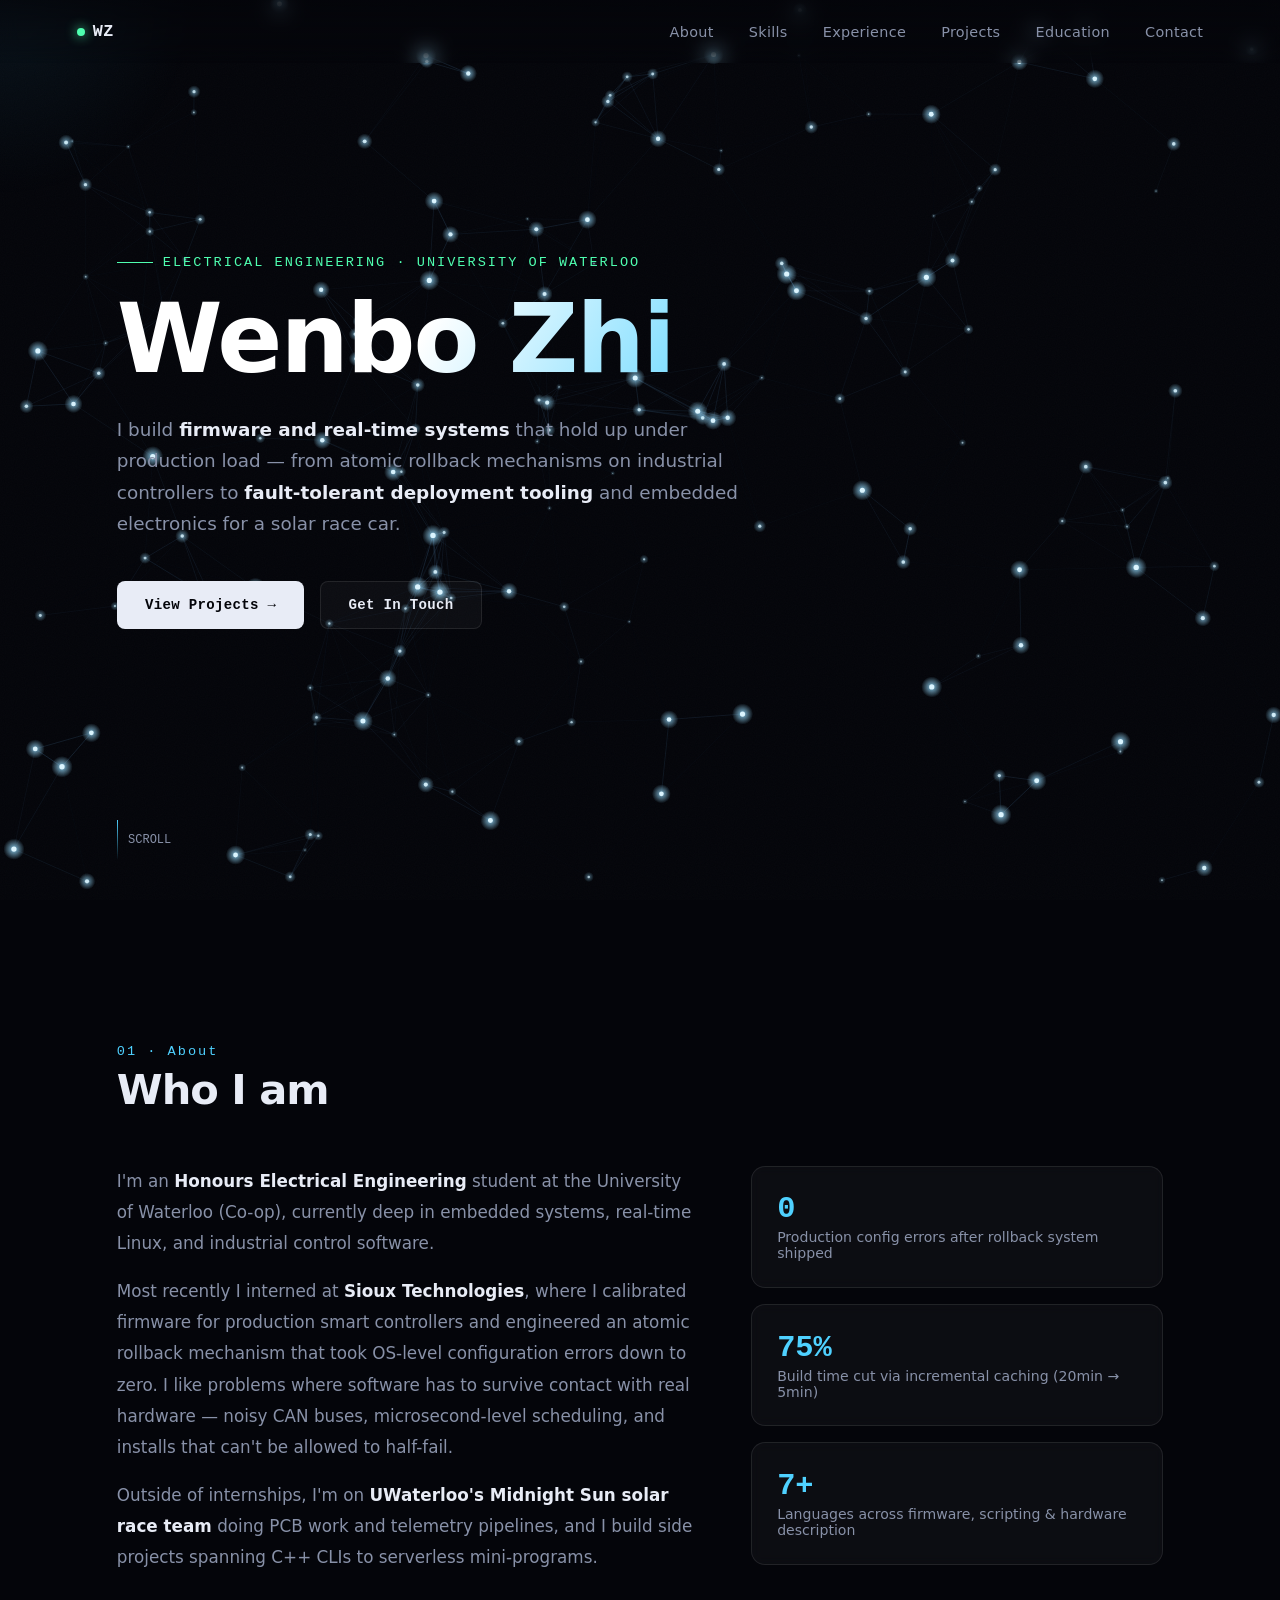
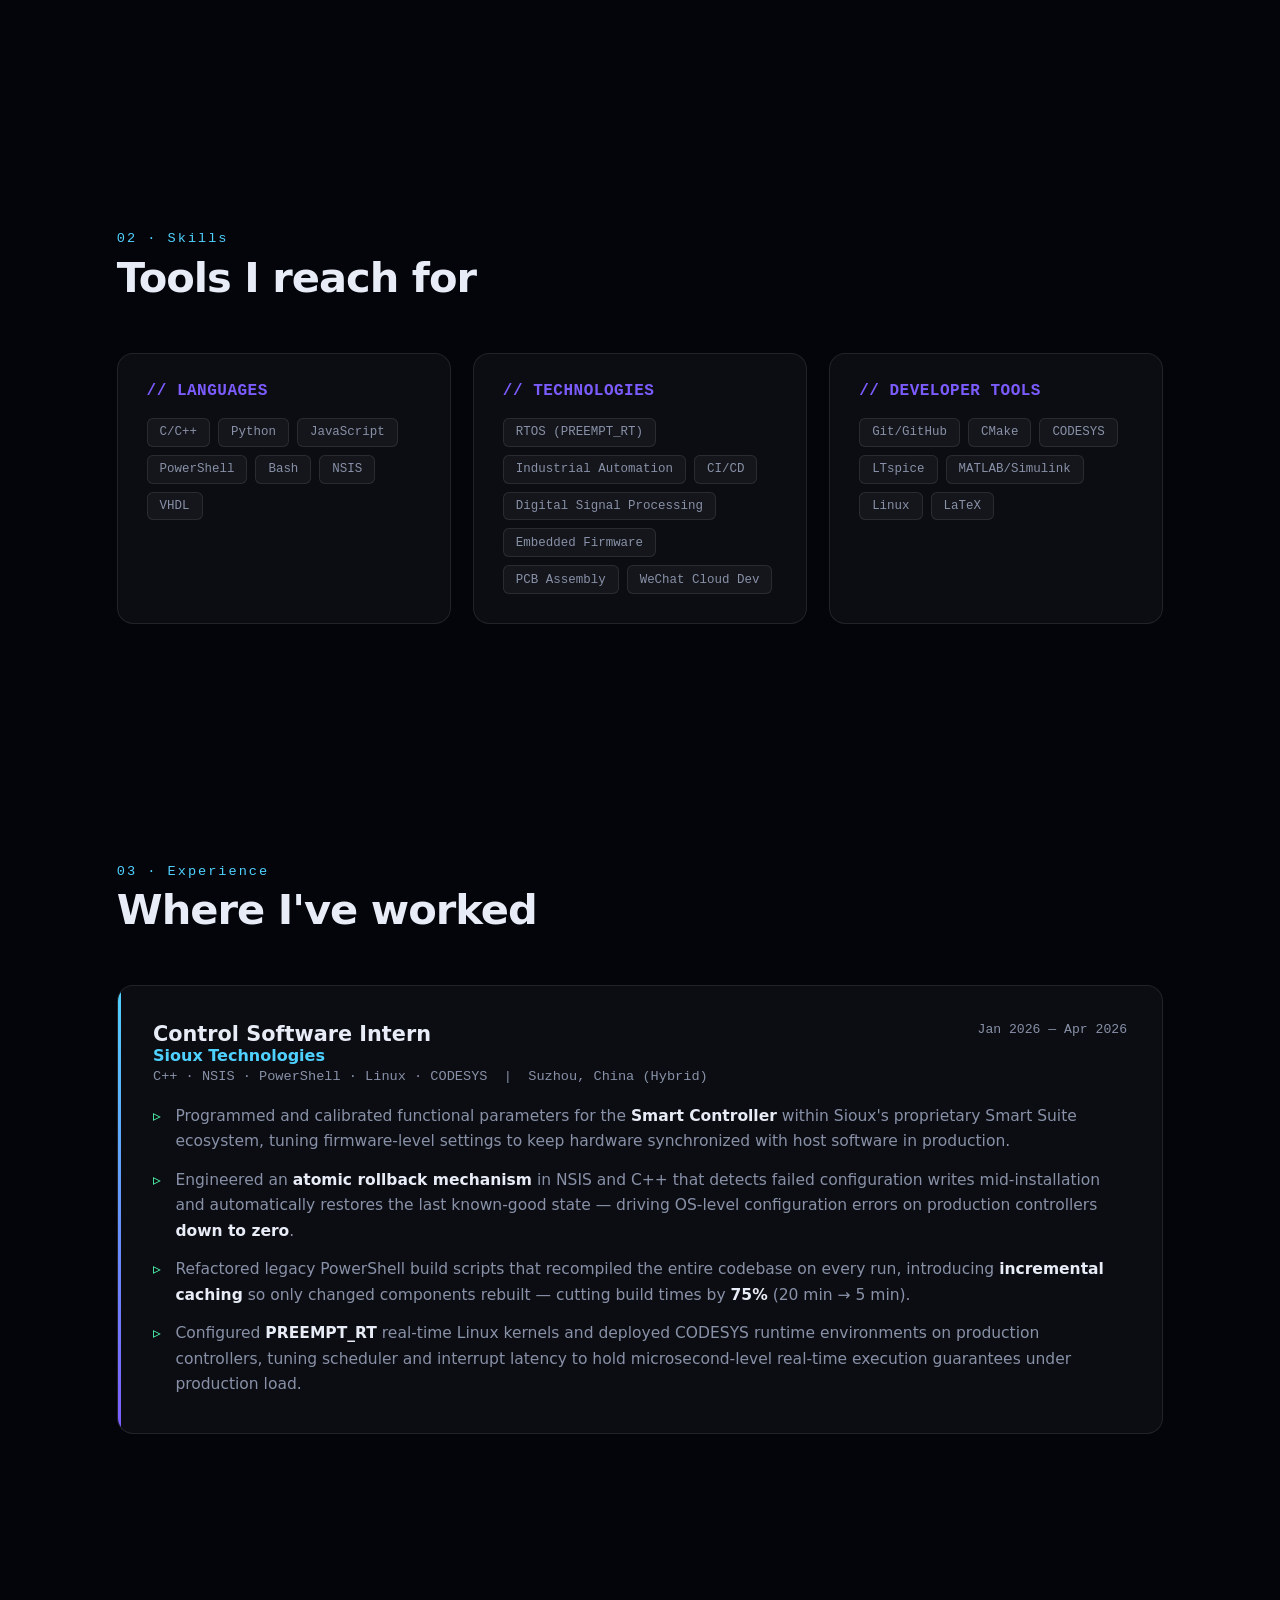
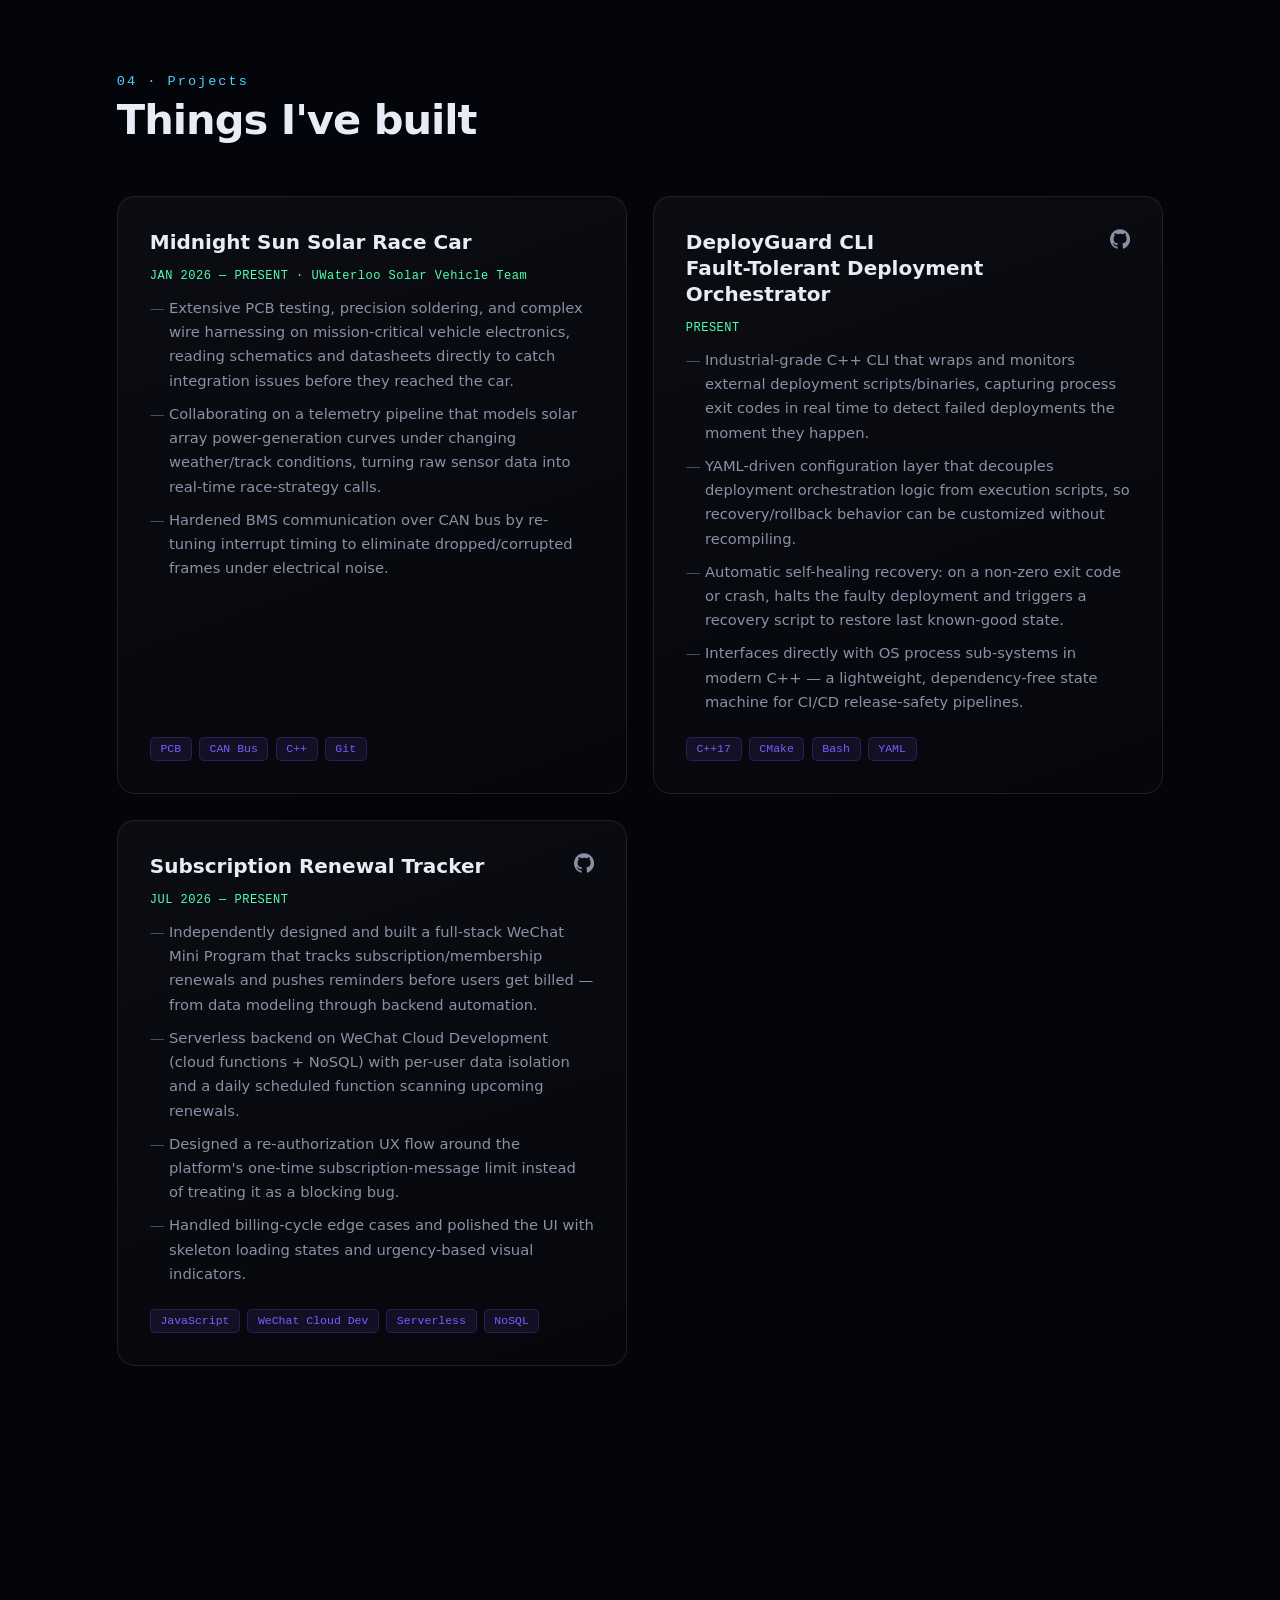
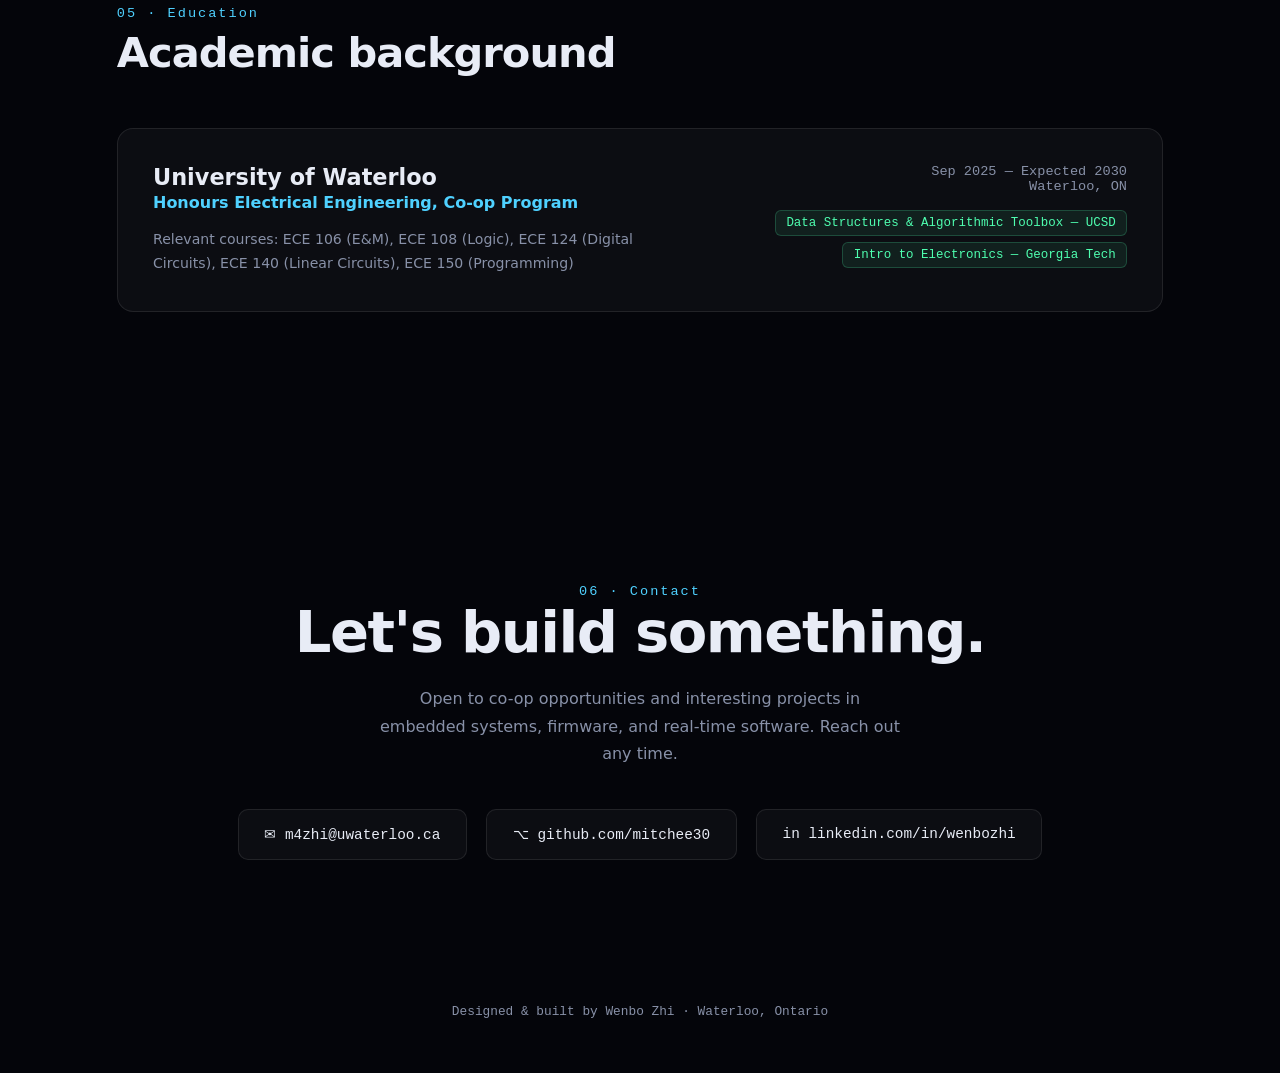
==== index.html @ 67af5d0f "Add files via upload" ====
<!DOCTYPE html>
<html lang="en">
<head>
<meta charset="UTF-8">
<meta name="viewport" content="width=device-width, initial-scale=1.0">
<title>Wenbo Zhi — Embedded Systems &amp; Firmware</title>
<meta name="description" content="Wenbo Zhi — Electrical Engineering @ University of Waterloo. Embedded systems, firmware, and real-time control.">
<link rel="icon" href="data:image/svg+xml,<svg xmlns=%22http://www.w3.org/2000/svg%22 viewBox=%220 0 100 100%22><text y=%22.9em%22 font-size=%2290%22>⚡</text></svg>">
<style>
  :root{
    --bg:#04050a;
    --bg-alt:#0a0d18;
    --panel: rgba(255,255,255,0.035);
    --panel-border: rgba(255,255,255,0.09);
    --text:#e8ecf6;
    --text-dim:#8891a8;
    --accent:#4fd1ff;
    --accent-2:#7c5cff;
    --accent-3:#4fffb0;
    --mono: 'JetBrains Mono','SFMono-Regular',Consolas,monospace;
    --sans: 'Inter','Segoe UI',system-ui,-apple-system,sans-serif;
  }
  *{margin:0;padding:0;box-sizing:border-box;}
  html{scroll-behavior:smooth;}
  body{
    background:var(--bg);
    color:var(--text);
    font-family:var(--sans);
    overflow-x:hidden;
    cursor:default;
  }
  ::selection{background:var(--accent); color:#04050a;}

  #bg-canvas{
    position:fixed; top:0; left:0; width:100%; height:100%;
    z-index:0; pointer-events:none;
  }

  .noise{
    position:fixed; inset:0; z-index:1; pointer-events:none; opacity:.025;
    background-image:url("data:image/svg+xml,%3Csvg xmlns='http://www.w3.org/2000/svg' width='120' height='120'%3E%3Cfilter id='n'%3E%3CfeTurbulence type='fractalNoise' baseFrequency='0.9' numOctaves='2' stitchTiles='stitch'/%3E%3C/filter%3E%3Crect width='100%25' height='100%25' filter='url(%23n)'/%3E%3C/svg%3E");
  }

  /* cursor glow */
  .cursor-glow{
    position:fixed; width:400px; height:400px; border-radius:50%;
    pointer-events:none; z-index:2; transform:translate(-50%,-50%);
    background:radial-gradient(circle, rgba(79,209,255,0.07) 0%, transparent 70%);
    transition:opacity .3s ease; will-change:transform;
  }

  .content{position:relative; z-index:3;}

  nav{
    position:fixed; top:0; left:0; right:0; z-index:50;
    display:flex; align-items:center; justify-content:space-between;
    padding:22px 6vw;
    backdrop-filter:blur(10px);
    background:linear-gradient(to bottom, rgba(4,5,10,0.7), transparent);
    transition:background .3s;
  }
  .logo{
    font-family:var(--mono); font-weight:700; font-size:1.05rem; letter-spacing:.5px;
    display:flex; align-items:center; gap:8px;
  }
  .logo .dot{width:8px;height:8px;border-radius:50%;background:var(--accent-3); box-shadow:0 0 12px var(--accent-3); animation:pulse 2s infinite;}
  @keyframes pulse{0%,100%{opacity:1;}50%{opacity:.35;}}

  .navlinks{display:flex; gap:2.2rem; list-style:none;}
  .navlinks a{
    color:var(--text-dim); text-decoration:none; font-size:.9rem; font-weight:500;
    letter-spacing:.3px; position:relative; transition:color .25s;
  }
  .navlinks a::after{
    content:''; position:absolute; left:0; bottom:-6px; width:0; height:1px;
    background:var(--accent); transition:width .25s;
  }
  .navlinks a:hover{color:var(--text);}
  .navlinks a:hover::after{width:100%;}
  .navlinks{display:none;}
  @media(min-width:800px){.navlinks{display:flex;}}

  section{
    position:relative; padding:9rem 6vw 6rem;
    max-width:1200px; margin:0 auto;
  }

  /* HERO */
  .hero{
    min-height:100vh; display:flex; flex-direction:column; justify-content:center;
    padding-top:5rem;
  }
  .hero-eyebrow{
    font-family:var(--mono); color:var(--accent-3); font-size:.85rem; letter-spacing:2px;
    text-transform:uppercase; margin-bottom:1.3rem; opacity:0;
    animation:riseIn .8s .1s forwards ease-out;
    display:flex; align-items:center; gap:10px;
  }
  .hero-eyebrow .line{width:36px; height:1px; background:var(--accent-3);}
  h1.hero-title{
    font-size:clamp(2.6rem, 7.5vw, 6rem);
    font-weight:800; line-height:1.02; letter-spacing:-2px;
    background:linear-gradient(120deg,#fff 30%, var(--accent) 65%, var(--accent-2) 100%);
    -webkit-background-clip:text; background-clip:text; color:transparent;
    opacity:0; animation:riseIn .9s .25s forwards ease-out;
  }
  .hero-sub{
    margin-top:1.6rem; max-width:640px; font-size:1.15rem; color:var(--text-dim);
    line-height:1.7; opacity:0; animation:riseIn .9s .45s forwards ease-out;
  }
  .hero-sub b{color:var(--text); font-weight:600;}
  .hero-cta{
    margin-top:2.6rem; display:flex; gap:1rem; flex-wrap:wrap;
    opacity:0; animation:riseIn .9s .6s forwards ease-out;
  }
  @keyframes riseIn{from{opacity:0; transform:translateY(22px);} to{opacity:1; transform:translateY(0);}}

  .btn{
    font-family:var(--mono); font-size:.88rem; padding:.95rem 1.7rem; border-radius:8px;
    text-decoration:none; font-weight:600; letter-spacing:.3px; transition:all .25s ease;
    display:inline-flex; align-items:center; gap:8px; border:1px solid transparent;
  }
  .btn-primary{
    background:var(--text); color:#04050a;
  }
  .btn-primary:hover{transform:translateY(-3px); box-shadow:0 10px 30px rgba(79,209,255,.25); background:var(--accent);}
  .btn-ghost{
    border-color:var(--panel-border); color:var(--text);
    background:var(--panel);
  }
  .btn-ghost:hover{border-color:var(--accent); color:var(--accent); transform:translateY(-3px);}

  .scroll-hint{
    position:absolute; bottom:2.5rem; left:6vw; font-family:var(--mono); font-size:.75rem;
    color:var(--text-dim); display:flex; align-items:center; gap:10px;
    opacity:0; animation:riseIn 1s 1s forwards ease-out;
  }
  .scroll-hint .bar{width:1px; height:40px; background:linear-gradient(var(--accent), transparent); position:relative; overflow:hidden;}

  /* SECTION HEADERS */
  .sec-head{margin-bottom:3.2rem;}
  .sec-num{font-family:var(--mono); color:var(--accent); font-size:.85rem; letter-spacing:2px;}
  .sec-title{font-size:clamp(1.8rem,4vw,2.6rem); font-weight:800; letter-spacing:-1px; margin-top:.4rem;}

  .reveal{opacity:0; transform:translateY(30px); transition:opacity .8s ease, transform .8s ease;}
  .reveal.in{opacity:1; transform:translateY(0);}

  /* ABOUT */
  .about-grid{display:grid; grid-template-columns:1.4fr 1fr; gap:3.5rem; align-items:start;}
  @media(max-width:800px){.about-grid{grid-template-columns:1fr;}}
  .about-text p{color:var(--text-dim); line-height:1.85; font-size:1.05rem; margin-bottom:1.1rem;}
  .about-text b{color:var(--text); font-weight:600;}
  .stat-card{
    background:var(--panel); border:1px solid var(--panel-border); border-radius:14px;
    padding:1.6rem; margin-bottom:1rem; backdrop-filter:blur(6px);
    transition:border-color .25s, transform .25s;
  }
  .stat-card:hover{border-color:rgba(79,209,255,.4); transform:translateX(-4px);}
  .stat-card .num{font-family:var(--mono); font-size:1.9rem; font-weight:700; color:var(--accent);}
  .stat-card .lbl{color:var(--text-dim); font-size:.88rem; margin-top:.2rem;}

  /* SKILLS */
  .skills-wrap{display:grid; grid-template-columns:repeat(auto-fit,minmax(260px,1fr)); gap:1.4rem;}
  .skill-card{
    background:var(--panel); border:1px solid var(--panel-border); border-radius:16px;
    padding:1.8rem; transition:transform .3s, border-color .3s, box-shadow .3s;
  }
  .skill-card:hover{transform:translateY(-6px); border-color:rgba(124,92,255,.5); box-shadow:0 20px 40px rgba(0,0,0,.35);}
  .skill-card h3{font-size:1rem; color:var(--accent-2); font-family:var(--mono); margin-bottom:1.1rem; letter-spacing:.5px;}
  .tag-row{display:flex; flex-wrap:wrap; gap:.5rem;}
  .tag{
    font-family:var(--mono); font-size:.78rem; padding:.4rem .75rem; border-radius:6px;
    background:rgba(255,255,255,.04); border:1px solid var(--panel-border); color:var(--text-dim);
    transition:all .2s;
  }
  .tag:hover{color:var(--text); border-color:var(--accent); background:rgba(79,209,255,.08);}

  /* EXPERIENCE */
  .exp-card{
    background:var(--panel); border:1px solid var(--panel-border); border-radius:16px;
    padding:2.2rem; position:relative; overflow:hidden;
  }
  .exp-card::before{
    content:''; position:absolute; left:0; top:0; bottom:0; width:3px;
    background:linear-gradient(var(--accent), var(--accent-2));
  }
  .exp-top{display:flex; justify-content:space-between; flex-wrap:wrap; gap:.6rem; margin-bottom:.3rem;}
  .exp-role{font-size:1.3rem; font-weight:700;}
  .exp-org{color:var(--accent); font-weight:600;}
  .exp-date{font-family:var(--mono); font-size:.82rem; color:var(--text-dim); white-space:nowrap;}
  .exp-meta{color:var(--text-dim); font-size:.85rem; margin-bottom:1.2rem; font-family:var(--mono);}
  .exp-list{list-style:none; display:flex; flex-direction:column; gap:.8rem;}
  .exp-list li{padding-left:1.4rem; position:relative; color:var(--text-dim); line-height:1.65; font-size:.97rem;}
  .exp-list li::before{content:'▹'; position:absolute; left:0; color:var(--accent-3);}
  .exp-list b{color:var(--text); font-weight:600;}

  /* PROJECTS */
  .proj-grid{display:grid; grid-template-columns:repeat(auto-fit,minmax(340px,1fr)); gap:1.6rem;}
  .proj-card{
    background:linear-gradient(160deg, var(--panel), rgba(255,255,255,.01));
    border:1px solid var(--panel-border); border-radius:18px; padding:2rem;
    display:flex; flex-direction:column; transition:transform .35s, box-shadow .35s, border-color .35s;
    position:relative;
  }
  .proj-card:hover{transform:translateY(-8px); box-shadow:0 25px 50px rgba(0,0,0,.4); border-color:rgba(79,209,255,.4);}
  .proj-head{display:flex; justify-content:space-between; align-items:flex-start; margin-bottom:.9rem;}
  .proj-title{font-size:1.25rem; font-weight:700; line-height:1.3;}
  .proj-link{color:var(--text-dim); transition:color .2s, transform .2s;}
  .proj-link:hover{color:var(--accent); transform:translate(2px,-2px);}
  .proj-date{font-family:var(--mono); font-size:.75rem; color:var(--accent-3); margin-bottom:.8rem; letter-spacing:.5px;}
  .proj-desc{list-style:none; color:var(--text-dim); font-size:.92rem; line-height:1.65; display:flex; flex-direction:column; gap:.55rem; margin-bottom:1.4rem; flex:1;}
  .proj-desc li{padding-left:1.2rem; position:relative;}
  .proj-desc li::before{content:'—'; position:absolute; left:0; color:var(--text-dim); opacity:.5;}
  .proj-tech{display:flex; flex-wrap:wrap; gap:.45rem; margin-top:auto;}
  .proj-tech span{
    font-family:var(--mono); font-size:.72rem; padding:.3rem .6rem; border-radius:5px;
    background:rgba(124,92,255,.1); color:var(--accent-2); border:1px solid rgba(124,92,255,.2);
  }

  /* EDUCATION */
  .edu-card{
    background:var(--panel); border:1px solid var(--panel-border); border-radius:16px; padding:2.2rem;
    display:flex; justify-content:space-between; flex-wrap:wrap; gap:1.5rem;
  }
  .edu-left h3{font-size:1.4rem; font-weight:700;}
  .edu-left .prog{color:var(--accent); font-weight:600; margin-top:.2rem;}
  .edu-left .courses{color:var(--text-dim); font-size:.88rem; margin-top:1rem; line-height:1.7; max-width:520px;}
  .edu-right{font-family:var(--mono); font-size:.85rem; color:var(--text-dim); text-align:right;}
  .cert-list{margin-top:1rem; display:flex; flex-direction:column; gap:.4rem; align-items:flex-end;}
  .cert-list span{font-size:.78rem; padding:.3rem .65rem; border-radius:6px; background:rgba(79,255,176,.08); color:var(--accent-3); border:1px solid rgba(79,255,176,.2);}

  /* CONTACT */
  .contact-wrap{text-align:center; padding-top:2rem;}
  .contact-title{font-size:clamp(2rem,6vw,3.6rem); font-weight:800; letter-spacing:-1.5px; margin-bottom:1.2rem;}
  .contact-sub{color:var(--text-dim); max-width:520px; margin:0 auto 2.6rem; line-height:1.7;}
  .contact-links{display:flex; justify-content:center; gap:1.2rem; flex-wrap:wrap;}
  .clink{
    display:flex; align-items:center; gap:.6rem; padding:1rem 1.6rem; border-radius:10px;
    background:var(--panel); border:1px solid var(--panel-border); color:var(--text); text-decoration:none;
    font-family:var(--mono); font-size:.9rem; transition:all .25s;
  }
  .clink:hover{border-color:var(--accent); transform:translateY(-4px); box-shadow:0 15px 30px rgba(79,209,255,.15);}

  footer{
    text-align:center; padding:3rem 6vw 2.5rem; color:var(--text-dim); font-size:.8rem; font-family:var(--mono);
    position:relative; z-index:3;
  }
  footer a{color:var(--accent); text-decoration:none;}

  ::-webkit-scrollbar{width:10px;}
  ::-webkit-scrollbar-track{background:var(--bg);}
  ::-webkit-scrollbar-thumb{background:#1e2436; border-radius:5px;}
  ::-webkit-scrollbar-thumb:hover{background:var(--accent-2);}
</style>
</head>
<body>

<canvas id="bg-canvas"></canvas>
<div class="noise"></div>
<div class="cursor-glow" id="cursorGlow"></div>

<nav>
  <div class="logo"><span class="dot"></span>WZ</div>
  <ul class="navlinks">
    <li><a href="#about">About</a></li>
    <li><a href="#skills">Skills</a></li>
    <li><a href="#experience">Experience</a></li>
    <li><a href="#projects">Projects</a></li>
    <li><a href="#education">Education</a></li>
    <li><a href="#contact">Contact</a></li>
  </ul>
</nav>

<div class="content">

  <!-- HERO -->
  <section class="hero" id="top">
    <div class="hero-eyebrow"><span class="line"></span>ELECTRICAL ENGINEERING · UNIVERSITY OF WATERLOO</div>
    <h1 class="hero-title">Wenbo Zhi</h1>
    <p class="hero-sub">I build <b>firmware and real-time systems</b> that hold up under production load — from atomic rollback mechanisms on industrial controllers to <b>fault-tolerant deployment tooling</b> and embedded electronics for a solar race car.</p>
    <div class="hero-cta">
      <a href="#projects" class="btn btn-primary">View Projects →</a>
      <a href="mailto:m4zhi@uwaterloo.ca" class="btn btn-ghost">Get In Touch</a>
    </div>
    <div class="scroll-hint"><div class="bar"></div>SCROLL</div>
  </section>

  <!-- ABOUT -->
  <section id="about">
    <div class="sec-head reveal">
      <div class="sec-num">01 · About</div>
      <div class="sec-title">Who I am</div>
    </div>
    <div class="about-grid">
      <div class="about-text reveal">
        <p>I'm an <b>Honours Electrical Engineering</b> student at the University of Waterloo (Co-op), currently deep in embedded systems, real-time Linux, and industrial control software.</p>
        <p>Most recently I interned at <b>Sioux Technologies</b>, where I calibrated firmware for production smart controllers and engineered an atomic rollback mechanism that took OS-level configuration errors down to zero. I like problems where software has to survive contact with real hardware — noisy CAN buses, microsecond-level scheduling, and installs that can't be allowed to half-fail.</p>
        <p>Outside of internships, I'm on <b>UWaterloo's Midnight Sun solar race team</b> doing PCB work and telemetry pipelines, and I build side projects spanning C++ CLIs to serverless mini-programs.</p>
      </div>
      <div class="about-stats reveal">
        <div class="stat-card"><div class="num">0</div><div class="lbl">Production config errors after rollback system shipped</div></div>
        <div class="stat-card"><div class="num">75%</div><div class="lbl">Build time cut via incremental caching (20min → 5min)</div></div>
        <div class="stat-card"><div class="num">7+</div><div class="lbl">Languages across firmware, scripting &amp; hardware description</div></div>
      </div>
    </div>
  </section>

  <!-- SKILLS -->
  <section id="skills">
    <div class="sec-head reveal">
      <div class="sec-num">02 · Skills</div>
      <div class="sec-title">Tools I reach for</div>
    </div>
    <div class="skills-wrap">
      <div class="skill-card reveal">
        <h3>// LANGUAGES</h3>
        <div class="tag-row">
          <span class="tag">C/C++</span><span class="tag">Python</span><span class="tag">JavaScript</span>
          <span class="tag">PowerShell</span><span class="tag">Bash</span><span class="tag">NSIS</span><span class="tag">VHDL</span>
        </div>
      </div>
      <div class="skill-card reveal">
        <h3>// TECHNOLOGIES</h3>
        <div class="tag-row">
          <span class="tag">RTOS (PREEMPT_RT)</span><span class="tag">Industrial Automation</span>
          <span class="tag">CI/CD</span><span class="tag">Digital Signal Processing</span>
          <span class="tag">Embedded Firmware</span><span class="tag">PCB Assembly</span>
          <span class="tag">WeChat Cloud Dev</span>
        </div>
      </div>
      <div class="skill-card reveal">
        <h3>// DEVELOPER TOOLS</h3>
        <div class="tag-row">
          <span class="tag">Git/GitHub</span><span class="tag">CMake</span><span class="tag">CODESYS</span>
          <span class="tag">LTspice</span><span class="tag">MATLAB/Simulink</span><span class="tag">Linux</span><span class="tag">LaTeX</span>
        </div>
      </div>
    </div>
  </section>

  <!-- EXPERIENCE -->
  <section id="experience">
    <div class="sec-head reveal">
      <div class="sec-num">03 · Experience</div>
      <div class="sec-title">Where I've worked</div>
    </div>
    <div class="exp-card reveal">
      <div class="exp-top">
        <div>
          <div class="exp-role">Control Software Intern</div>
          <div class="exp-org">Sioux Technologies</div>
        </div>
        <div class="exp-date">Jan 2026 — Apr 2026</div>
      </div>
      <div class="exp-meta">C++ · NSIS · PowerShell · Linux · CODESYS &nbsp;|&nbsp; Suzhou, China (Hybrid)</div>
      <ul class="exp-list">
        <li>Programmed and calibrated functional parameters for the <b>Smart Controller</b> within Sioux's proprietary Smart Suite ecosystem, tuning firmware-level settings to keep hardware synchronized with host software in production.</li>
        <li>Engineered an <b>atomic rollback mechanism</b> in NSIS and C++ that detects failed configuration writes mid-installation and automatically restores the last known-good state — driving OS-level configuration errors on production controllers <b>down to zero</b>.</li>
        <li>Refactored legacy PowerShell build scripts that recompiled the entire codebase on every run, introducing <b>incremental caching</b> so only changed components rebuilt — cutting build times by <b>75%</b> (20 min → 5 min).</li>
        <li>Configured <b>PREEMPT_RT</b> real-time Linux kernels and deployed CODESYS runtime environments on production controllers, tuning scheduler and interrupt latency to hold microsecond-level real-time execution guarantees under production load.</li>
      </ul>
    </div>
  </section>

  <!-- PROJECTS -->
  <section id="projects">
    <div class="sec-head reveal">
      <div class="sec-num">04 · Projects</div>
      <div class="sec-title">Things I've built</div>
    </div>
    <div class="proj-grid">

      <div class="proj-card reveal">
        <div class="proj-head">
          <div class="proj-title">Midnight Sun Solar Race Car</div>
        </div>
        <div class="proj-date">JAN 2026 — PRESENT · UWaterloo Solar Vehicle Team</div>
        <ul class="proj-desc">
          <li>Extensive PCB testing, precision soldering, and complex wire harnessing on mission-critical vehicle electronics, reading schematics and datasheets directly to catch integration issues before they reached the car.</li>
          <li>Collaborating on a telemetry pipeline that models solar array power-generation curves under changing weather/track conditions, turning raw sensor data into real-time race-strategy calls.</li>
          <li>Hardened BMS communication over CAN bus by re-tuning interrupt timing to eliminate dropped/corrupted frames under electrical noise.</li>
        </ul>
        <div class="proj-tech"><span>PCB</span><span>CAN Bus</span><span>C++</span><span>Git</span></div>
      </div>

      <div class="proj-card reveal">
        <div class="proj-head">
          <div class="proj-title">DeployGuard CLI<br>Fault-Tolerant Deployment Orchestrator</div>
          <a href="https://github.com/mitchee30" target="_blank" rel="noopener" class="proj-link" aria-label="GitHub" title="GitHub">
            <svg width="20" height="20" viewBox="0 0 24 24" fill="currentColor"><path d="M12 .3a12 12 0 0 0-3.8 23.4c.6.1.8-.3.8-.6v-2.2c-3.3.7-4-1.6-4-1.6-.6-1.4-1.4-1.8-1.4-1.8-1.1-.8.1-.8.1-.8 1.2.1 1.9 1.3 1.9 1.3 1.1 1.8 2.8 1.3 3.5 1 .1-.8.4-1.3.7-1.6-2.7-.3-5.5-1.3-5.5-6a4.6 4.6 0 0 1 1.3-3.2 4.3 4.3 0 0 1 .1-3.2s1-.3 3.4 1.2a11.5 11.5 0 0 1 6.2 0c2.3-1.5 3.3-1.2 3.3-1.2a4.3 4.3 0 0 1 .2 3.2 4.6 4.6 0 0 1 1.2 3.2c0 4.7-2.8 5.7-5.5 6 .5.4.9 1.1.9 2.3v3.3c0 .3.2.7.8.6A12 12 0 0 0 12 .3z"/></svg>
          </a>
        </div>
        <div class="proj-date">PRESENT</div>
        <ul class="proj-desc">
          <li>Industrial-grade C++ CLI that wraps and monitors external deployment scripts/binaries, capturing process exit codes in real time to detect failed deployments the moment they happen.</li>
          <li>YAML-driven configuration layer that decouples deployment orchestration logic from execution scripts, so recovery/rollback behavior can be customized without recompiling.</li>
          <li>Automatic self-healing recovery: on a non-zero exit code or crash, halts the faulty deployment and triggers a recovery script to restore last known-good state.</li>
          <li>Interfaces directly with OS process sub-systems in modern C++ — a lightweight, dependency-free state machine for CI/CD release-safety pipelines.</li>
        </ul>
        <div class="proj-tech"><span>C++17</span><span>CMake</span><span>Bash</span><span>YAML</span></div>
      </div>

      <div class="proj-card reveal">
        <div class="proj-head">
          <div class="proj-title">Subscription Renewal Tracker</div>
          <a href="https://github.com/mitchee30" target="_blank" rel="noopener" class="proj-link" aria-label="GitHub" title="GitHub">
            <svg width="20" height="20" viewBox="0 0 24 24" fill="currentColor"><path d="M12 .3a12 12 0 0 0-3.8 23.4c.6.1.8-.3.8-.6v-2.2c-3.3.7-4-1.6-4-1.6-.6-1.4-1.4-1.8-1.4-1.8-1.1-.8.1-.8.1-.8 1.2.1 1.9 1.3 1.9 1.3 1.1 1.8 2.8 1.3 3.5 1 .1-.8.4-1.3.7-1.6-2.7-.3-5.5-1.3-5.5-6a4.6 4.6 0 0 1 1.3-3.2 4.3 4.3 0 0 1 .1-3.2s1-.3 3.4 1.2a11.5 11.5 0 0 1 6.2 0c2.3-1.5 3.3-1.2 3.3-1.2a4.3 4.3 0 0 1 .2 3.2 4.6 4.6 0 0 1 1.2 3.2c0 4.7-2.8 5.7-5.5 6 .5.4.9 1.1.9 2.3v3.3c0 .3.2.7.8.6A12 12 0 0 0 12 .3z"/></svg>
          </a>
        </div>
        <div class="proj-date">JUL 2026 — PRESENT</div>
        <ul class="proj-desc">
          <li>Independently designed and built a full-stack WeChat Mini Program that tracks subscription/membership renewals and pushes reminders before users get billed — from data modeling through backend automation.</li>
          <li>Serverless backend on WeChat Cloud Development (cloud functions + NoSQL) with per-user data isolation and a daily scheduled function scanning upcoming renewals.</li>
          <li>Designed a re-authorization UX flow around the platform's one-time subscription-message limit instead of treating it as a blocking bug.</li>
          <li>Handled billing-cycle edge cases and polished the UI with skeleton loading states and urgency-based visual indicators.</li>
        </ul>
        <div class="proj-tech"><span>JavaScript</span><span>WeChat Cloud Dev</span><span>Serverless</span><span>NoSQL</span></div>
      </div>

    </div>
  </section>

  <!-- EDUCATION -->
  <section id="education">
    <div class="sec-head reveal">
      <div class="sec-num">05 · Education</div>
      <div class="sec-title">Academic background</div>
    </div>
    <div class="edu-card reveal">
      <div class="edu-left">
        <h3>University of Waterloo</h3>
        <div class="prog">Honours Electrical Engineering, Co-op Program</div>
        <div class="courses">Relevant courses: ECE 106 (E&amp;M), ECE 108 (Logic), ECE 124 (Digital Circuits), ECE 140 (Linear Circuits), ECE 150 (Programming)</div>
      </div>
      <div class="edu-right">
        <div>Sep 2025 — Expected 2030</div>
        <div>Waterloo, ON</div>
        <div class="cert-list">
          <span>Data Structures &amp; Algorithmic Toolbox — UCSD</span>
          <span>Intro to Electronics — Georgia Tech</span>
        </div>
      </div>
    </div>
  </section>

  <!-- CONTACT -->
  <section id="contact">
    <div class="contact-wrap reveal">
      <div class="sec-num" style="text-align:center;">06 · Contact</div>
      <div class="contact-title">Let's build something.</div>
      <p class="contact-sub">Open to co-op opportunities and interesting projects in embedded systems, firmware, and real-time software. Reach out any time.</p>
      <div class="contact-links">
        <a class="clink" href="mailto:m4zhi@uwaterloo.ca">✉ m4zhi@uwaterloo.ca</a>
        <a class="clink" href="https://github.com/mitchee30" target="_blank" rel="noopener">⌥ github.com/mitchee30</a>
        <a class="clink" href="https://linkedin.com/in/wenbozhi" target="_blank" rel="noopener">in linkedin.com/in/wenbozhi</a>
      </div>
    </div>
  </section>

  <footer>
    <div>Designed &amp; built by Wenbo Zhi · Waterloo, Ontario</div>
  </footer>
</div>

<script>
// ---------- self-contained Canvas 2D "3D" particle network background ----------
// (no external libraries — a depth-sorted starfield with parallax + connecting lines)
(function(){
  const canvas = document.getElementById('bg-canvas');
  const ctx = canvas.getContext('2d');
  let W, H, DPR;

  function resize(){
    DPR = Math.min(window.devicePixelRatio || 1, 2);
    W = window.innerWidth; H = window.innerHeight;
    canvas.width = W*DPR; canvas.height = H*DPR;
    canvas.style.width = W+'px'; canvas.style.height = H+'px';
    ctx.setTransform(DPR,0,0,DPR,0,0);
  }
  resize();

  const COUNT = window.innerWidth < 700 ? 90 : 170;
  const particles = [];
  for(let i=0;i<COUNT;i++){
    particles.push({
      x:(Math.random()-0.5)*2,      // -1..1, normalized space
      y:(Math.random()-0.5)*2,
      z:Math.random(),               // 0 (far) .. 1 (near) depth
      vx:(Math.random()-0.5)*0.00035,
      vy:(Math.random()-0.5)*0.00035,
      vz:(Math.random()-0.5)*0.0006
    });
  }

  let mouseX=0, mouseY=0, easeX=0, easeY=0;
  document.addEventListener('mousemove', (e)=>{
    mouseX = (e.clientX/window.innerWidth - 0.5)*2;
    mouseY = (e.clientY/window.innerHeight - 0.5)*2;
    const glow = document.getElementById('cursorGlow');
    if(glow){ glow.style.left = e.clientX+'px'; glow.style.top = e.clientY+'px'; }
  });

  let scrollFactor = 0;
  window.addEventListener('scroll', ()=>{ scrollFactor = window.scrollY * 0.00025; }, {passive:true});

  function project(p){
    // simple perspective: nearer particles (higher z) get more parallax + bigger + brighter
    const depth = 0.35 + p.z*1.15;
    const px = (p.x + (easeX*0.12*depth)) ;
    const py = (p.y + (easeY*0.12*depth) + scrollFactor*depth);
    const screenX = (px*0.5+0.5) * W;
    const screenY = (py*0.5+0.5) * H;
    const size = 0.6 + p.z*2.1;
    const alpha = 0.25 + p.z*0.65;
    return {screenX, screenY, size, alpha, depth};
  }

  function step(){
    easeX += (mouseX-easeX)*0.04;
    easeY += (mouseY-easeY)*0.04;

    ctx.clearRect(0,0,W,H);

    const projected = particles.map(p=>{
      p.x += p.vx; p.y += p.vy; p.z += p.vz;
      if(p.x>1||p.x<-1) p.vx*=-1;
      if(p.y>1||p.y<-1) p.vy*=-1;
      if(p.z>1||p.z<0) p.vz*=-1;
      return project(p);
    });

    // connecting lines (only between reasonably close, reasonably near particles)
    const linkDist = W < 700 ? 90 : 130;
    ctx.lineWidth = 1;
    for(let i=0;i<projected.length;i++){
      for(let j=i+1;j<projected.length;j++){
        const a = projected[i], b = projected[j];
        const dx = a.screenX-b.screenX, dy = a.screenY-b.screenY;
        const d = Math.sqrt(dx*dx+dy*dy);
        if(d < linkDist){
          const o = (1 - d/linkDist) * 0.16 * Math.min(a.depth,b.depth);
          ctx.strokeStyle = `rgba(120,190,255,${o})`;
          ctx.beginPath();
          ctx.moveTo(a.screenX,a.screenY);
          ctx.lineTo(b.screenX,b.screenY);
          ctx.stroke();
        }
      }
    }

    // particles
    for(const p of projected){
      const g = ctx.createRadialGradient(p.screenX,p.screenY,0,p.screenX,p.screenY,p.size*4);
      g.addColorStop(0, `rgba(150,220,255,${p.alpha})`);
      g.addColorStop(1, 'rgba(150,220,255,0)');
      ctx.fillStyle = g;
      ctx.beginPath();
      ctx.arc(p.screenX,p.screenY,p.size*4,0,Math.PI*2);
      ctx.fill();

      ctx.fillStyle = `rgba(220,245,255,${Math.min(p.alpha+0.2,1)})`;
      ctx.beginPath();
      ctx.arc(p.screenX,p.screenY,p.size,0,Math.PI*2);
      ctx.fill();
    }

    requestAnimationFrame(step);
  }
  requestAnimationFrame(step);

  window.addEventListener('resize', resize);
})();

// ---------- scroll reveal ----------
(function(){
  const items = document.querySelectorAll('.reveal');
  const obs = new IntersectionObserver((entries)=>{
    entries.forEach(e=>{
      if(e.isIntersecting){ e.target.classList.add('in'); obs.unobserve(e.target); }
    });
  }, {threshold:0.15});
  items.forEach(i=>obs.observe(i));
})();

// ---------- nav background on scroll ----------
(function(){
  const nav = document.querySelector('nav');
  window.addEventListener('scroll', ()=>{
    if(window.scrollY > 60){ nav.style.background = 'rgba(4,5,10,0.85)'; }
    else { nav.style.background = 'linear-gradient(to bottom, rgba(4,5,10,0.7), transparent)'; }
  });
})();
</script>
</body>
</html>
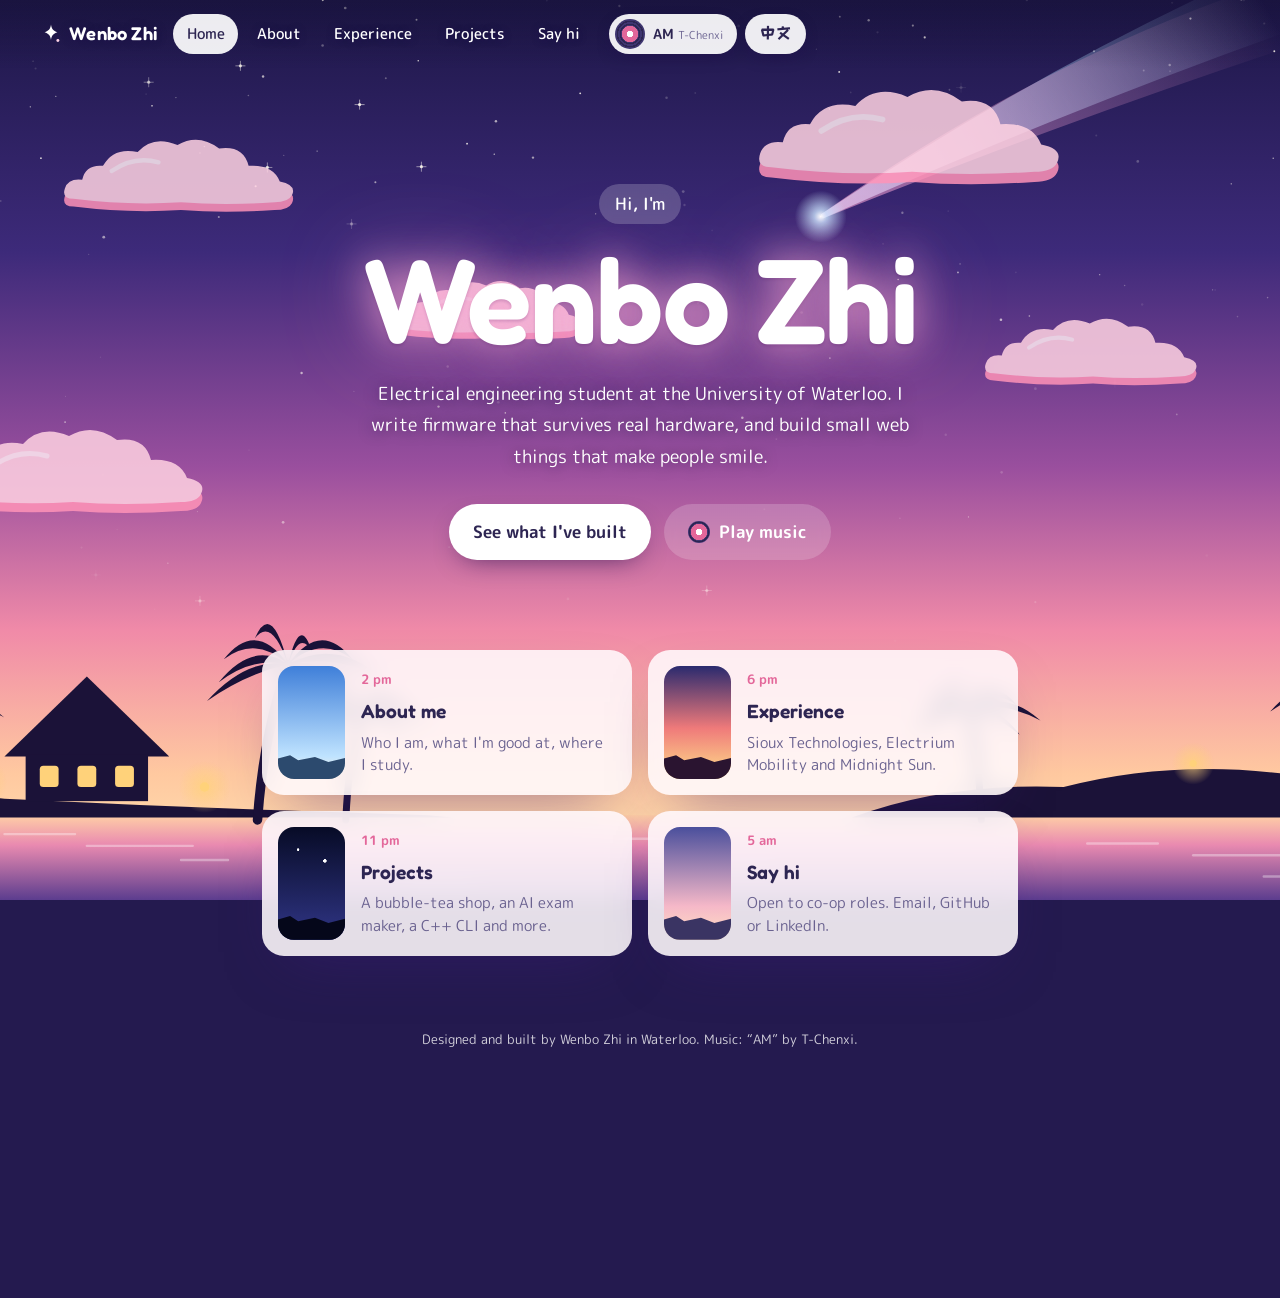
==== commit 8399f04c: "Add files via upload" ====
--- a/index.html
+++ b/index.html
@@ -1,595 +1,91 @@
 <!DOCTYPE html>
-<html lang="en">
+<html lang="en" data-lang="en">
 <head>
 <meta charset="UTF-8">
-<meta name="viewport" content="width=device-width, initial-scale=1.0">
-<title>Wenbo Zhi — Embedded Systems &amp; Firmware</title>
-<meta name="description" content="Wenbo Zhi — Electrical Engineering @ University of Waterloo. Embedded systems, firmware, and real-time control.">
-<link rel="icon" href="data:image/svg+xml,<svg xmlns=%22http://www.w3.org/2000/svg%22 viewBox=%220 0 100 100%22><text y=%22.9em%22 font-size=%2290%22>⚡</text></svg>">
-<style>
-  :root{
-    --bg:#04050a;
-    --bg-alt:#0a0d18;
-    --panel: rgba(255,255,255,0.035);
-    --panel-border: rgba(255,255,255,0.09);
-    --text:#e8ecf6;
-    --text-dim:#8891a8;
-    --accent:#4fd1ff;
-    --accent-2:#7c5cff;
-    --accent-3:#4fffb0;
-    --mono: 'JetBrains Mono','SFMono-Regular',Consolas,monospace;
-    --sans: 'Inter','Segoe UI',system-ui,-apple-system,sans-serif;
-  }
-  *{margin:0;padding:0;box-sizing:border-box;}
-  html{scroll-behavior:smooth;}
-  body{
-    background:var(--bg);
-    color:var(--text);
-    font-family:var(--sans);
-    overflow-x:hidden;
-    cursor:default;
-  }
-  ::selection{background:var(--accent); color:#04050a;}
+<meta name="viewport" content="width=device-width, initial-scale=1">
+<title data-en="Wenbo Zhi" data-zh="Wenbo Zhi">Wenbo Zhi</title>
+<meta name="description" content="Wenbo Zhi, Electrical Engineering at the University of Waterloo. Embedded systems, firmware, real-time software and web projects.">
+<meta name="theme-color" content="#3d2a7a">
+<link rel="icon" href="data:image/svg+xml,%3Csvg xmlns='http://www.w3.org/2000/svg' viewBox='0 0 24 24'%3E%3Cpath fill='%23ff9fc0' d='M12 1.5c.6 4.6 2.4 6.9 7 8.5-4.6 1.6-6.4 3.9-7 8.5-.6-4.6-2.4-6.9-7-8.5 4.6-1.6 6.4-3.9 7-8.5z'/%3E%3C/svg%3E">
+<script>try{var l=new URLSearchParams(location.search).get("lang")||localStorage.getItem("lang")||((navigator.language||"").toLowerCase().indexOf("zh")===0?"zh":"en");document.documentElement.dataset.lang=l==="zh"?"zh":"en";}catch(e){}</script>
+<link rel="preconnect" href="https://fonts.googleapis.com">
+<link rel="preconnect" href="https://fonts.gstatic.com" crossorigin>
+<link href="https://fonts.googleapis.com/css2?family=Fredoka:wght@500;600&family=M+PLUS+Rounded+1c:wght@400;500;700&family=ZCOOL+KuaiLe&display=swap" rel="stylesheet">
+<link rel="stylesheet" href="assets/style.css">
+</head>
+<body data-sky="dusk" data-music="assets/music/am.mp3">
 
-  #bg-canvas{
-    position:fixed; top:0; left:0; width:100%; height:100%;
-    z-index:0; pointer-events:none;
-  }
+<div class="sky" id="sky" aria-hidden="true"></div>
+<canvas id="stars" aria-hidden="true"></canvas>
+<div class="clouds" id="clouds" aria-hidden="true"></div>
+<div class="scene" id="scene" aria-hidden="true"></div>
 
-  .noise{
-    position:fixed; inset:0; z-index:1; pointer-events:none; opacity:.025;
-    background-image:url("data:image/svg+xml,%3Csvg xmlns='http://www.w3.org/2000/svg' width='120' height='120'%3E%3Cfilter id='n'%3E%3CfeTurbulence type='fractalNoise' baseFrequency='0.9' numOctaves='2' stitchTiles='stitch'/%3E%3C/filter%3E%3Crect width='100%25' height='100%25' filter='url(%23n)'/%3E%3C/svg%3E");
-  }
+<header class="top">
+  <a class="brand" href="index.html"><svg viewBox="0 0 24 24" aria-hidden="true"><path fill="#fff" d="M12 1.5c.6 4.6 2.4 6.9 7 8.5-4.6 1.6-6.4 3.9-7 8.5-.6-4.6-2.4-6.9-7-8.5 4.6-1.6 6.4-3.9 7-8.5z"/><circle cx="19.5" cy="19" r="1.6" fill="#ffd3e6"/></svg>Wenbo Zhi</a>
+  <nav aria-label="Pages"><ul class="nav">
+      <li><a href="index.html" aria-current="page"><span class="en">Home</span><span class="zh">首页</span></a></li>
+      <li><a href="about.html"><span class="en">About</span><span class="zh">关于我</span></a></li>
+      <li><a href="experience.html"><span class="en">Experience</span><span class="zh">经历</span></a></li>
+      <li><a href="projects.html"><span class="en">Projects</span><span class="zh">作品</span></a></li>
+      <li><a href="contact.html"><span class="en">Say hi</span><span class="zh">联系我</span></a></li>
+  </ul></nav>
+  <div class="tools">
+    <button class="pill music-btn" type="button" data-music-toggle aria-pressed="false" aria-label="Play or pause music">
+      <span class="disc" aria-hidden="true"></span>
+      <span class="music-label">AM<small>T-Chenxi</small></span>
+    </button>
+    <button class="pill lang-btn" id="langBtn" type="button">中文</button>
+  </div>
+  <div class="music-hint" id="musicHint" role="status">
+    <span class="en">Music file not found. Put the song at <b>assets/music/am.mp3</b>.</span><span class="zh">没有找到音乐文件。请把歌曲放到 <b>assets/music/am.mp3</b>。</span>
+  </div>
+</header>
 
-  /* cursor glow */
-  .cursor-glow{
-    position:fixed; width:400px; height:400px; border-radius:50%;
-    pointer-events:none; z-index:2; transform:translate(-50%,-50%);
-    background:radial-gradient(circle, rgba(79,209,255,0.07) 0%, transparent 70%);
-    transition:opacity .3s ease; will-change:transform;
-  }
+<main id="main">
 
-  .content{position:relative; z-index:3;}
-
-  nav{
-    position:fixed; top:0; left:0; right:0; z-index:50;
-    display:flex; align-items:center; justify-content:space-between;
-    padding:22px 6vw;
-    backdrop-filter:blur(10px);
-    background:linear-gradient(to bottom, rgba(4,5,10,0.7), transparent);
-    transition:background .3s;
-  }
-  .logo{
-    font-family:var(--mono); font-weight:700; font-size:1.05rem; letter-spacing:.5px;
-    display:flex; align-items:center; gap:8px;
-  }
-  .logo .dot{width:8px;height:8px;border-radius:50%;background:var(--accent-3); box-shadow:0 0 12px var(--accent-3); animation:pulse 2s infinite;}
-  @keyframes pulse{0%,100%{opacity:1;}50%{opacity:.35;}}
-
-  .navlinks{display:flex; gap:2.2rem; list-style:none;}
-  .navlinks a{
-    color:var(--text-dim); text-decoration:none; font-size:.9rem; font-weight:500;
-    letter-spacing:.3px; position:relative; transition:color .25s;
-  }
-  .navlinks a::after{
-    content:''; position:absolute; left:0; bottom:-6px; width:0; height:1px;
-    background:var(--accent); transition:width .25s;
-  }
-  .navlinks a:hover{color:var(--text);}
-  .navlinks a:hover::after{width:100%;}
-  .navlinks{display:none;}
-  @media(min-width:800px){.navlinks{display:flex;}}
-
-  section{
-    position:relative; padding:9rem 6vw 6rem;
-    max-width:1200px; margin:0 auto;
-  }
-
-  /* HERO */
-  .hero{
-    min-height:100vh; display:flex; flex-direction:column; justify-content:center;
-    padding-top:5rem;
-  }
-  .hero-eyebrow{
-    font-family:var(--mono); color:var(--accent-3); font-size:.85rem; letter-spacing:2px;
-    text-transform:uppercase; margin-bottom:1.3rem; opacity:0;
-    animation:riseIn .8s .1s forwards ease-out;
-    display:flex; align-items:center; gap:10px;
-  }
-  .hero-eyebrow .line{width:36px; height:1px; background:var(--accent-3);}
-  h1.hero-title{
-    font-size:clamp(2.6rem, 7.5vw, 6rem);
-    font-weight:800; line-height:1.02; letter-spacing:-2px;
-    background:linear-gradient(120deg,#fff 30%, var(--accent) 65%, var(--accent-2) 100%);
-    -webkit-background-clip:text; background-clip:text; color:transparent;
-    opacity:0; animation:riseIn .9s .25s forwards ease-out;
-  }
-  .hero-sub{
-    margin-top:1.6rem; max-width:640px; font-size:1.15rem; color:var(--text-dim);
-    line-height:1.7; opacity:0; animation:riseIn .9s .45s forwards ease-out;
-  }
-  .hero-sub b{color:var(--text); font-weight:600;}
-  .hero-cta{
-    margin-top:2.6rem; display:flex; gap:1rem; flex-wrap:wrap;
-    opacity:0; animation:riseIn .9s .6s forwards ease-out;
-  }
-  @keyframes riseIn{from{opacity:0; transform:translateY(22px);} to{opacity:1; transform:translateY(0);}}
-
-  .btn{
-    font-family:var(--mono); font-size:.88rem; padding:.95rem 1.7rem; border-radius:8px;
-    text-decoration:none; font-weight:600; letter-spacing:.3px; transition:all .25s ease;
-    display:inline-flex; align-items:center; gap:8px; border:1px solid transparent;
-  }
-  .btn-primary{
-    background:var(--text); color:#04050a;
-  }
-  .btn-primary:hover{transform:translateY(-3px); box-shadow:0 10px 30px rgba(79,209,255,.25); background:var(--accent);}
-  .btn-ghost{
-    border-color:var(--panel-border); color:var(--text);
-    background:var(--panel);
-  }
-  .btn-ghost:hover{border-color:var(--accent); color:var(--accent); transform:translateY(-3px);}
-
-  .scroll-hint{
-    position:absolute; bottom:2.5rem; left:6vw; font-family:var(--mono); font-size:.75rem;
-    color:var(--text-dim); display:flex; align-items:center; gap:10px;
-    opacity:0; animation:riseIn 1s 1s forwards ease-out;
-  }
-  .scroll-hint .bar{width:1px; height:40px; background:linear-gradient(var(--accent), transparent); position:relative; overflow:hidden;}
-
-  /* SECTION HEADERS */
-  .sec-head{margin-bottom:3.2rem;}
-  .sec-num{font-family:var(--mono); color:var(--accent); font-size:.85rem; letter-spacing:2px;}
-  .sec-title{font-size:clamp(1.8rem,4vw,2.6rem); font-weight:800; letter-spacing:-1px; margin-top:.4rem;}
-
-  .reveal{opacity:0; transform:translateY(30px); transition:opacity .8s ease, transform .8s ease;}
-  .reveal.in{opacity:1; transform:translateY(0);}
-
-  /* ABOUT */
-  .about-grid{display:grid; grid-template-columns:1.4fr 1fr; gap:3.5rem; align-items:start;}
-  @media(max-width:800px){.about-grid{grid-template-columns:1fr;}}
-  .about-text p{color:var(--text-dim); line-height:1.85; font-size:1.05rem; margin-bottom:1.1rem;}
-  .about-text b{color:var(--text); font-weight:600;}
-  .stat-card{
-    background:var(--panel); border:1px solid var(--panel-border); border-radius:14px;
-    padding:1.6rem; margin-bottom:1rem; backdrop-filter:blur(6px);
-    transition:border-color .25s, transform .25s;
-  }
-  .stat-card:hover{border-color:rgba(79,209,255,.4); transform:translateX(-4px);}
-  .stat-card .num{font-family:var(--mono); font-size:1.9rem; font-weight:700; color:var(--accent);}
-  .stat-card .lbl{color:var(--text-dim); font-size:.88rem; margin-top:.2rem;}
-
-  /* SKILLS */
-  .skills-wrap{display:grid; grid-template-columns:repeat(auto-fit,minmax(260px,1fr)); gap:1.4rem;}
-  .skill-card{
-    background:var(--panel); border:1px solid var(--panel-border); border-radius:16px;
-    padding:1.8rem; transition:transform .3s, border-color .3s, box-shadow .3s;
-  }
-  .skill-card:hover{transform:translateY(-6px); border-color:rgba(124,92,255,.5); box-shadow:0 20px 40px rgba(0,0,0,.35);}
-  .skill-card h3{font-size:1rem; color:var(--accent-2); font-family:var(--mono); margin-bottom:1.1rem; letter-spacing:.5px;}
-  .tag-row{display:flex; flex-wrap:wrap; gap:.5rem;}
-  .tag{
-    font-family:var(--mono); font-size:.78rem; padding:.4rem .75rem; border-radius:6px;
-    background:rgba(255,255,255,.04); border:1px solid var(--panel-border); color:var(--text-dim);
-    transition:all .2s;
-  }
-  .tag:hover{color:var(--text); border-color:var(--accent); background:rgba(79,209,255,.08);}
-
-  /* EXPERIENCE */
-  .exp-card{
-    background:var(--panel); border:1px solid var(--panel-border); border-radius:16px;
-    padding:2.2rem; position:relative; overflow:hidden;
-  }
-  .exp-card::before{
-    content:''; position:absolute; left:0; top:0; bottom:0; width:3px;
-    background:linear-gradient(var(--accent), var(--accent-2));
-  }
-  .exp-top{display:flex; justify-content:space-between; flex-wrap:wrap; gap:.6rem; margin-bottom:.3rem;}
-  .exp-role{font-size:1.3rem; font-weight:700;}
-  .exp-org{color:var(--accent); font-weight:600;}
-  .exp-date{font-family:var(--mono); font-size:.82rem; color:var(--text-dim); white-space:nowrap;}
-  .exp-meta{color:var(--text-dim); font-size:.85rem; margin-bottom:1.2rem; font-family:var(--mono);}
-  .exp-list{list-style:none; display:flex; flex-direction:column; gap:.8rem;}
-  .exp-list li{padding-left:1.4rem; position:relative; color:var(--text-dim); line-height:1.65; font-size:.97rem;}
-  .exp-list li::before{content:'▹'; position:absolute; left:0; color:var(--accent-3);}
-  .exp-list b{color:var(--text); font-weight:600;}
-
-  /* PROJECTS */
-  .proj-grid{display:grid; grid-template-columns:repeat(auto-fit,minmax(340px,1fr)); gap:1.6rem;}
-  .proj-card{
-    background:linear-gradient(160deg, var(--panel), rgba(255,255,255,.01));
-    border:1px solid var(--panel-border); border-radius:18px; padding:2rem;
-    display:flex; flex-direction:column; transition:transform .35s, box-shadow .35s, border-color .35s;
-    position:relative;
-  }
-  .proj-card:hover{transform:translateY(-8px); box-shadow:0 25px 50px rgba(0,0,0,.4); border-color:rgba(79,209,255,.4);}
-  .proj-head{display:flex; justify-content:space-between; align-items:flex-start; margin-bottom:.9rem;}
-  .proj-title{font-size:1.25rem; font-weight:700; line-height:1.3;}
-  .proj-link{color:var(--text-dim); transition:color .2s, transform .2s;}
-  .proj-link:hover{color:var(--accent); transform:translate(2px,-2px);}
-  .proj-date{font-family:var(--mono); font-size:.75rem; color:var(--accent-3); margin-bottom:.8rem; letter-spacing:.5px;}
-  .proj-desc{list-style:none; color:var(--text-dim); font-size:.92rem; line-height:1.65; display:flex; flex-direction:column; gap:.55rem; margin-bottom:1.4rem; flex:1;}
-  .proj-desc li{padding-left:1.2rem; position:relative;}
-  .proj-desc li::before{content:'—'; position:absolute; left:0; color:var(--text-dim); opacity:.5;}
-  .proj-tech{display:flex; flex-wrap:wrap; gap:.45rem; margin-top:auto;}
-  .proj-tech span{
-    font-family:var(--mono); font-size:.72rem; padding:.3rem .6rem; border-radius:5px;
-    background:rgba(124,92,255,.1); color:var(--accent-2); border:1px solid rgba(124,92,255,.2);
-  }
-
-  /* EDUCATION */
-  .edu-card{
-    background:var(--panel); border:1px solid var(--panel-border); border-radius:16px; padding:2.2rem;
-    display:flex; justify-content:space-between; flex-wrap:wrap; gap:1.5rem;
-  }
-  .edu-left h3{font-size:1.4rem; font-weight:700;}
-  .edu-left .prog{color:var(--accent); font-weight:600; margin-top:.2rem;}
-  .edu-left .courses{color:var(--text-dim); font-size:.88rem; margin-top:1rem; line-height:1.7; max-width:520px;}
-  .edu-right{font-family:var(--mono); font-size:.85rem; color:var(--text-dim); text-align:right;}
-  .cert-list{margin-top:1rem; display:flex; flex-direction:column; gap:.4rem; align-items:flex-end;}
-  .cert-list span{font-size:.78rem; padding:.3rem .65rem; border-radius:6px; background:rgba(79,255,176,.08); color:var(--accent-3); border:1px solid rgba(79,255,176,.2);}
-
-  /* CONTACT */
-  .contact-wrap{text-align:center; padding-top:2rem;}
-  .contact-title{font-size:clamp(2rem,6vw,3.6rem); font-weight:800; letter-spacing:-1.5px; margin-bottom:1.2rem;}
-  .contact-sub{color:var(--text-dim); max-width:520px; margin:0 auto 2.6rem; line-height:1.7;}
-  .contact-links{display:flex; justify-content:center; gap:1.2rem; flex-wrap:wrap;}
-  .clink{
-    display:flex; align-items:center; gap:.6rem; padding:1rem 1.6rem; border-radius:10px;
-    background:var(--panel); border:1px solid var(--panel-border); color:var(--text); text-decoration:none;
-    font-family:var(--mono); font-size:.9rem; transition:all .25s;
-  }
-  .clink:hover{border-color:var(--accent); transform:translateY(-4px); box-shadow:0 15px 30px rgba(79,209,255,.15);}
-
-  footer{
-    text-align:center; padding:3rem 6vw 2.5rem; color:var(--text-dim); font-size:.8rem; font-family:var(--mono);
-    position:relative; z-index:3;
-  }
-  footer a{color:var(--accent); text-decoration:none;}
-
-  ::-webkit-scrollbar{width:10px;}
-  ::-webkit-scrollbar-track{background:var(--bg);}
-  ::-webkit-scrollbar-thumb{background:#1e2436; border-radius:5px;}
-  ::-webkit-scrollbar-thumb:hover{background:var(--accent-2);}
-</style>
-</head>
-<body>
-
-<canvas id="bg-canvas"></canvas>
-<div class="noise"></div>
-<div class="cursor-glow" id="cursorGlow"></div>
-
-<nav>
-  <div class="logo"><span class="dot"></span>WZ</div>
-  <ul class="navlinks">
-    <li><a href="#about">About</a></li>
-    <li><a href="#skills">Skills</a></li>
-    <li><a href="#experience">Experience</a></li>
-    <li><a href="#projects">Projects</a></li>
-    <li><a href="#education">Education</a></li>
-    <li><a href="#contact">Contact</a></li>
-  </ul>
-</nav>
-
-<div class="content">
-
-  <!-- HERO -->
-  <section class="hero" id="top">
-    <div class="hero-eyebrow"><span class="line"></span>ELECTRICAL ENGINEERING · UNIVERSITY OF WATERLOO</div>
-    <h1 class="hero-title">Wenbo Zhi</h1>
-    <p class="hero-sub">I build <b>firmware and real-time systems</b> that hold up under production load — from atomic rollback mechanisms on industrial controllers to <b>fault-tolerant deployment tooling</b> and embedded electronics for a solar race car.</p>
-    <div class="hero-cta">
-      <a href="#projects" class="btn btn-primary">View Projects →</a>
-      <a href="mailto:m4zhi@uwaterloo.ca" class="btn btn-ghost">Get In Touch</a>
-    </div>
-    <div class="scroll-hint"><div class="bar"></div>SCROLL</div>
-  </section>
-
-  <!-- ABOUT -->
-  <section id="about">
-    <div class="sec-head reveal">
-      <div class="sec-num">01 · About</div>
-      <div class="sec-title">Who I am</div>
-    </div>
-    <div class="about-grid">
-      <div class="about-text reveal">
-        <p>I'm an <b>Honours Electrical Engineering</b> student at the University of Waterloo (Co-op), currently deep in embedded systems, real-time Linux, and industrial control software.</p>
-        <p>Most recently I interned at <b>Sioux Technologies</b>, where I calibrated firmware for production smart controllers and engineered an atomic rollback mechanism that took OS-level configuration errors down to zero. I like problems where software has to survive contact with real hardware — noisy CAN buses, microsecond-level scheduling, and installs that can't be allowed to half-fail.</p>
-        <p>Outside of internships, I'm on <b>UWaterloo's Midnight Sun solar race team</b> doing PCB work and telemetry pipelines, and I build side projects spanning C++ CLIs to serverless mini-programs.</p>
-      </div>
-      <div class="about-stats reveal">
-        <div class="stat-card"><div class="num">0</div><div class="lbl">Production config errors after rollback system shipped</div></div>
-        <div class="stat-card"><div class="num">75%</div><div class="lbl">Build time cut via incremental caching (20min → 5min)</div></div>
-        <div class="stat-card"><div class="num">7+</div><div class="lbl">Languages across firmware, scripting &amp; hardware description</div></div>
-      </div>
+  <section class="home-hero">
+    <p class="home-hello"><span class="en">Hi, I&#39;m</span><span class="zh">你好，我是</span></p>
+    <h1 class="home-name">Wenbo Zhi</h1>
+    <p class="home-intro"><span class="en">Electrical engineering student at the University of Waterloo. I write firmware that survives real hardware, and build small web things that make people smile.</span><span class="zh">滑铁卢大学电子工程学生。写能扛住真实硬件的固件，也做一些让人会心一笑的小网站。</span></p>
+    <div class="home-actions">
+      <a class="btn" href="projects.html"><span class="en">See what I&#39;ve built</span><span class="zh">看看我的作品</span></a>
+      <button class="btn ghost" type="button" data-music-toggle aria-pressed="false"><span class="disc" aria-hidden="true"></span><span class="en">Play music</span><span class="zh">播放音乐</span></button>
     </div>
   </section>
 
-  <!-- SKILLS -->
-  <section id="skills">
-    <div class="sec-head reveal">
-      <div class="sec-num">02 · Skills</div>
-      <div class="sec-title">Tools I reach for</div>
-    </div>
-    <div class="skills-wrap">
-      <div class="skill-card reveal">
-        <h3>// LANGUAGES</h3>
-        <div class="tag-row">
-          <span class="tag">C/C++</span><span class="tag">Python</span><span class="tag">JavaScript</span>
-          <span class="tag">PowerShell</span><span class="tag">Bash</span><span class="tag">NSIS</span><span class="tag">VHDL</span>
-        </div>
-      </div>
-      <div class="skill-card reveal">
-        <h3>// TECHNOLOGIES</h3>
-        <div class="tag-row">
-          <span class="tag">RTOS (PREEMPT_RT)</span><span class="tag">Industrial Automation</span>
-          <span class="tag">CI/CD</span><span class="tag">Digital Signal Processing</span>
-          <span class="tag">Embedded Firmware</span><span class="tag">PCB Assembly</span>
-          <span class="tag">WeChat Cloud Dev</span>
-        </div>
-      </div>
-      <div class="skill-card reveal">
-        <h3>// DEVELOPER TOOLS</h3>
-        <div class="tag-row">
-          <span class="tag">Git/GitHub</span><span class="tag">CMake</span><span class="tag">CODESYS</span>
-          <span class="tag">LTspice</span><span class="tag">MATLAB/Simulink</span><span class="tag">Linux</span><span class="tag">LaTeX</span>
-        </div>
-      </div>
-    </div>
-  </section>
+  <nav class="tickets" aria-label="Pages">
+    <a class="ticket" href="about.html">
+      <span class="swatch sw-day" aria-hidden="true"></span>
+      <time><span class="en">2 pm</span><span class="zh">下午两点</span></time>
+      <strong><span class="en">About me</span><span class="zh">关于我</span></strong>
+      <span class="d"><span class="en">Who I am, what I&#39;m good at, where I study.</span><span class="zh">我是谁、擅长什么、在哪里读书。</span></span>
+    </a>
+    <a class="ticket" href="experience.html">
+      <span class="swatch sw-sunset" aria-hidden="true"></span>
+      <time><span class="en">6 pm</span><span class="zh">傍晚六点</span></time>
+      <strong><span class="en">Experience</span><span class="zh">经历</span></strong>
+      <span class="d"><span class="en">Sioux Technologies, Electrium Mobility and Midnight Sun.</span><span class="zh">Sioux Technologies、Electrium Mobility 和 Midnight Sun。</span></span>
+    </a>
+    <a class="ticket" href="projects.html">
+      <span class="swatch sw-night" aria-hidden="true"></span>
+      <time><span class="en">11 pm</span><span class="zh">深夜十一点</span></time>
+      <strong><span class="en">Projects</span><span class="zh">作品</span></strong>
+      <span class="d"><span class="en">A bubble-tea shop, an AI exam maker, a C++ CLI and more.</span><span class="zh">奶茶店网站、AI 模拟考试生成器、C++ 命令行工具等。</span></span>
+    </a>
+    <a class="ticket" href="contact.html">
+      <span class="swatch sw-dawn" aria-hidden="true"></span>
+      <time><span class="en">5 am</span><span class="zh">清晨五点</span></time>
+      <strong><span class="en">Say hi</span><span class="zh">联系我</span></strong>
+      <span class="d"><span class="en">Open to co-op roles. Email, GitHub or LinkedIn.</span><span class="zh">正在找 co-op。邮件、GitHub 或 LinkedIn 都可以。</span></span>
+    </a>
+  </nav>
 
-  <!-- EXPERIENCE -->
-  <section id="experience">
-    <div class="sec-head reveal">
-      <div class="sec-num">03 · Experience</div>
-      <div class="sec-title">Where I've worked</div>
-    </div>
-    <div class="exp-card reveal">
-      <div class="exp-top">
-        <div>
-          <div class="exp-role">Control Software Intern</div>
-          <div class="exp-org">Sioux Technologies</div>
-        </div>
-        <div class="exp-date">Jan 2026 — Apr 2026</div>
-      </div>
-      <div class="exp-meta">C++ · NSIS · PowerShell · Linux · CODESYS &nbsp;|&nbsp; Suzhou, China (Hybrid)</div>
-      <ul class="exp-list">
-        <li>Programmed and calibrated functional parameters for the <b>Smart Controller</b> within Sioux's proprietary Smart Suite ecosystem, tuning firmware-level settings to keep hardware synchronized with host software in production.</li>
-        <li>Engineered an <b>atomic rollback mechanism</b> in NSIS and C++ that detects failed configuration writes mid-installation and automatically restores the last known-good state — driving OS-level configuration errors on production controllers <b>down to zero</b>.</li>
-        <li>Refactored legacy PowerShell build scripts that recompiled the entire codebase on every run, introducing <b>incremental caching</b> so only changed components rebuilt — cutting build times by <b>75%</b> (20 min → 5 min).</li>
-        <li>Configured <b>PREEMPT_RT</b> real-time Linux kernels and deployed CODESYS runtime environments on production controllers, tuning scheduler and interrupt latency to hold microsecond-level real-time execution guarantees under production load.</li>
-      </ul>
-    </div>
-  </section>
+</main>
 
-  <!-- PROJECTS -->
-  <section id="projects">
-    <div class="sec-head reveal">
-      <div class="sec-num">04 · Projects</div>
-      <div class="sec-title">Things I've built</div>
-    </div>
-    <div class="proj-grid">
+<footer class="foot">
+  <span class="en">Designed and built by Wenbo Zhi in Waterloo. Music: “AM” by T-Chenxi.</span><span class="zh">由 Wenbo Zhi 在滑铁卢设计制作。背景音乐：T-Chenxi《AM》。</span>
+</footer>
 
-      <div class="proj-card reveal">
-        <div class="proj-head">
-          <div class="proj-title">Midnight Sun Solar Race Car</div>
-        </div>
-        <div class="proj-date">JAN 2026 — PRESENT · UWaterloo Solar Vehicle Team</div>
-        <ul class="proj-desc">
-          <li>Extensive PCB testing, precision soldering, and complex wire harnessing on mission-critical vehicle electronics, reading schematics and datasheets directly to catch integration issues before they reached the car.</li>
-          <li>Collaborating on a telemetry pipeline that models solar array power-generation curves under changing weather/track conditions, turning raw sensor data into real-time race-strategy calls.</li>
-          <li>Hardened BMS communication over CAN bus by re-tuning interrupt timing to eliminate dropped/corrupted frames under electrical noise.</li>
-        </ul>
-        <div class="proj-tech"><span>PCB</span><span>CAN Bus</span><span>C++</span><span>Git</span></div>
-      </div>
-
-      <div class="proj-card reveal">
-        <div class="proj-head">
-          <div class="proj-title">DeployGuard CLI<br>Fault-Tolerant Deployment Orchestrator</div>
-          <a href="https://github.com/mitchee30" target="_blank" rel="noopener" class="proj-link" aria-label="GitHub" title="GitHub">
-            <svg width="20" height="20" viewBox="0 0 24 24" fill="currentColor"><path d="M12 .3a12 12 0 0 0-3.8 23.4c.6.1.8-.3.8-.6v-2.2c-3.3.7-4-1.6-4-1.6-.6-1.4-1.4-1.8-1.4-1.8-1.1-.8.1-.8.1-.8 1.2.1 1.9 1.3 1.9 1.3 1.1 1.8 2.8 1.3 3.5 1 .1-.8.4-1.3.7-1.6-2.7-.3-5.5-1.3-5.5-6a4.6 4.6 0 0 1 1.3-3.2 4.3 4.3 0 0 1 .1-3.2s1-.3 3.4 1.2a11.5 11.5 0 0 1 6.2 0c2.3-1.5 3.3-1.2 3.3-1.2a4.3 4.3 0 0 1 .2 3.2 4.6 4.6 0 0 1 1.2 3.2c0 4.7-2.8 5.7-5.5 6 .5.4.9 1.1.9 2.3v3.3c0 .3.2.7.8.6A12 12 0 0 0 12 .3z"/></svg>
-          </a>
-        </div>
-        <div class="proj-date">PRESENT</div>
-        <ul class="proj-desc">
-          <li>Industrial-grade C++ CLI that wraps and monitors external deployment scripts/binaries, capturing process exit codes in real time to detect failed deployments the moment they happen.</li>
-          <li>YAML-driven configuration layer that decouples deployment orchestration logic from execution scripts, so recovery/rollback behavior can be customized without recompiling.</li>
-          <li>Automatic self-healing recovery: on a non-zero exit code or crash, halts the faulty deployment and triggers a recovery script to restore last known-good state.</li>
-          <li>Interfaces directly with OS process sub-systems in modern C++ — a lightweight, dependency-free state machine for CI/CD release-safety pipelines.</li>
-        </ul>
-        <div class="proj-tech"><span>C++17</span><span>CMake</span><span>Bash</span><span>YAML</span></div>
-      </div>
-
-      <div class="proj-card reveal">
-        <div class="proj-head">
-          <div class="proj-title">Subscription Renewal Tracker</div>
-          <a href="https://github.com/mitchee30" target="_blank" rel="noopener" class="proj-link" aria-label="GitHub" title="GitHub">
-            <svg width="20" height="20" viewBox="0 0 24 24" fill="currentColor"><path d="M12 .3a12 12 0 0 0-3.8 23.4c.6.1.8-.3.8-.6v-2.2c-3.3.7-4-1.6-4-1.6-.6-1.4-1.4-1.8-1.4-1.8-1.1-.8.1-.8.1-.8 1.2.1 1.9 1.3 1.9 1.3 1.1 1.8 2.8 1.3 3.5 1 .1-.8.4-1.3.7-1.6-2.7-.3-5.5-1.3-5.5-6a4.6 4.6 0 0 1 1.3-3.2 4.3 4.3 0 0 1 .1-3.2s1-.3 3.4 1.2a11.5 11.5 0 0 1 6.2 0c2.3-1.5 3.3-1.2 3.3-1.2a4.3 4.3 0 0 1 .2 3.2 4.6 4.6 0 0 1 1.2 3.2c0 4.7-2.8 5.7-5.5 6 .5.4.9 1.1.9 2.3v3.3c0 .3.2.7.8.6A12 12 0 0 0 12 .3z"/></svg>
-          </a>
-        </div>
-        <div class="proj-date">JUL 2026 — PRESENT</div>
-        <ul class="proj-desc">
-          <li>Independently designed and built a full-stack WeChat Mini Program that tracks subscription/membership renewals and pushes reminders before users get billed — from data modeling through backend automation.</li>
-          <li>Serverless backend on WeChat Cloud Development (cloud functions + NoSQL) with per-user data isolation and a daily scheduled function scanning upcoming renewals.</li>
-          <li>Designed a re-authorization UX flow around the platform's one-time subscription-message limit instead of treating it as a blocking bug.</li>
-          <li>Handled billing-cycle edge cases and polished the UI with skeleton loading states and urgency-based visual indicators.</li>
-        </ul>
-        <div class="proj-tech"><span>JavaScript</span><span>WeChat Cloud Dev</span><span>Serverless</span><span>NoSQL</span></div>
-      </div>
-
-    </div>
-  </section>
-
-  <!-- EDUCATION -->
-  <section id="education">
-    <div class="sec-head reveal">
-      <div class="sec-num">05 · Education</div>
-      <div class="sec-title">Academic background</div>
-    </div>
-    <div class="edu-card reveal">
-      <div class="edu-left">
-        <h3>University of Waterloo</h3>
-        <div class="prog">Honours Electrical Engineering, Co-op Program</div>
-        <div class="courses">Relevant courses: ECE 106 (E&amp;M), ECE 108 (Logic), ECE 124 (Digital Circuits), ECE 140 (Linear Circuits), ECE 150 (Programming)</div>
-      </div>
-      <div class="edu-right">
-        <div>Sep 2025 — Expected 2030</div>
-        <div>Waterloo, ON</div>
-        <div class="cert-list">
-          <span>Data Structures &amp; Algorithmic Toolbox — UCSD</span>
-          <span>Intro to Electronics — Georgia Tech</span>
-        </div>
-      </div>
-    </div>
-  </section>
-
-  <!-- CONTACT -->
-  <section id="contact">
-    <div class="contact-wrap reveal">
-      <div class="sec-num" style="text-align:center;">06 · Contact</div>
-      <div class="contact-title">Let's build something.</div>
-      <p class="contact-sub">Open to co-op opportunities and interesting projects in embedded systems, firmware, and real-time software. Reach out any time.</p>
-      <div class="contact-links">
-        <a class="clink" href="mailto:m4zhi@uwaterloo.ca">✉ m4zhi@uwaterloo.ca</a>
-        <a class="clink" href="https://github.com/mitchee30" target="_blank" rel="noopener">⌥ github.com/mitchee30</a>
-        <a class="clink" href="https://linkedin.com/in/wenbozhi" target="_blank" rel="noopener">in linkedin.com/in/wenbozhi</a>
-      </div>
-    </div>
-  </section>
-
-  <footer>
-    <div>Designed &amp; built by Wenbo Zhi · Waterloo, Ontario</div>
-  </footer>
-</div>
-
-<script>
-// ---------- self-contained Canvas 2D "3D" particle network background ----------
-// (no external libraries — a depth-sorted starfield with parallax + connecting lines)
-(function(){
-  const canvas = document.getElementById('bg-canvas');
-  const ctx = canvas.getContext('2d');
-  let W, H, DPR;
-
-  function resize(){
-    DPR = Math.min(window.devicePixelRatio || 1, 2);
-    W = window.innerWidth; H = window.innerHeight;
-    canvas.width = W*DPR; canvas.height = H*DPR;
-    canvas.style.width = W+'px'; canvas.style.height = H+'px';
-    ctx.setTransform(DPR,0,0,DPR,0,0);
-  }
-  resize();
-
-  const COUNT = window.innerWidth < 700 ? 90 : 170;
-  const particles = [];
-  for(let i=0;i<COUNT;i++){
-    particles.push({
-      x:(Math.random()-0.5)*2,      // -1..1, normalized space
-      y:(Math.random()-0.5)*2,
-      z:Math.random(),               // 0 (far) .. 1 (near) depth
-      vx:(Math.random()-0.5)*0.00035,
-      vy:(Math.random()-0.5)*0.00035,
-      vz:(Math.random()-0.5)*0.0006
-    });
-  }
-
-  let mouseX=0, mouseY=0, easeX=0, easeY=0;
-  document.addEventListener('mousemove', (e)=>{
-    mouseX = (e.clientX/window.innerWidth - 0.5)*2;
-    mouseY = (e.clientY/window.innerHeight - 0.5)*2;
-    const glow = document.getElementById('cursorGlow');
-    if(glow){ glow.style.left = e.clientX+'px'; glow.style.top = e.clientY+'px'; }
-  });
-
-  let scrollFactor = 0;
-  window.addEventListener('scroll', ()=>{ scrollFactor = window.scrollY * 0.00025; }, {passive:true});
-
-  function project(p){
-    // simple perspective: nearer particles (higher z) get more parallax + bigger + brighter
-    const depth = 0.35 + p.z*1.15;
-    const px = (p.x + (easeX*0.12*depth)) ;
-    const py = (p.y + (easeY*0.12*depth) + scrollFactor*depth);
-    const screenX = (px*0.5+0.5) * W;
-    const screenY = (py*0.5+0.5) * H;
-    const size = 0.6 + p.z*2.1;
-    const alpha = 0.25 + p.z*0.65;
-    return {screenX, screenY, size, alpha, depth};
-  }
-
-  function step(){
-    easeX += (mouseX-easeX)*0.04;
-    easeY += (mouseY-easeY)*0.04;
-
-    ctx.clearRect(0,0,W,H);
-
-    const projected = particles.map(p=>{
-      p.x += p.vx; p.y += p.vy; p.z += p.vz;
-      if(p.x>1||p.x<-1) p.vx*=-1;
-      if(p.y>1||p.y<-1) p.vy*=-1;
-      if(p.z>1||p.z<0) p.vz*=-1;
-      return project(p);
-    });
-
-    // connecting lines (only between reasonably close, reasonably near particles)
-    const linkDist = W < 700 ? 90 : 130;
-    ctx.lineWidth = 1;
-    for(let i=0;i<projected.length;i++){
-      for(let j=i+1;j<projected.length;j++){
-        const a = projected[i], b = projected[j];
-        const dx = a.screenX-b.screenX, dy = a.screenY-b.screenY;
-        const d = Math.sqrt(dx*dx+dy*dy);
-        if(d < linkDist){
-          const o = (1 - d/linkDist) * 0.16 * Math.min(a.depth,b.depth);
-          ctx.strokeStyle = `rgba(120,190,255,${o})`;
-          ctx.beginPath();
-          ctx.moveTo(a.screenX,a.screenY);
-          ctx.lineTo(b.screenX,b.screenY);
-          ctx.stroke();
-        }
-      }
-    }
-
-    // particles
-    for(const p of projected){
-      const g = ctx.createRadialGradient(p.screenX,p.screenY,0,p.screenX,p.screenY,p.size*4);
-      g.addColorStop(0, `rgba(150,220,255,${p.alpha})`);
-      g.addColorStop(1, 'rgba(150,220,255,0)');
-      ctx.fillStyle = g;
-      ctx.beginPath();
-      ctx.arc(p.screenX,p.screenY,p.size*4,0,Math.PI*2);
-      ctx.fill();
-
-      ctx.fillStyle = `rgba(220,245,255,${Math.min(p.alpha+0.2,1)})`;
-      ctx.beginPath();
-      ctx.arc(p.screenX,p.screenY,p.size,0,Math.PI*2);
-      ctx.fill();
-    }
-
-    requestAnimationFrame(step);
-  }
-  requestAnimationFrame(step);
-
-  window.addEventListener('resize', resize);
-})();
-
-// ---------- scroll reveal ----------
-(function(){
-  const items = document.querySelectorAll('.reveal');
-  const obs = new IntersectionObserver((entries)=>{
-    entries.forEach(e=>{
-      if(e.isIntersecting){ e.target.classList.add('in'); obs.unobserve(e.target); }
-    });
-  }, {threshold:0.15});
-  items.forEach(i=>obs.observe(i));
-})();
-
-// ---------- nav background on scroll ----------
-(function(){
-  const nav = document.querySelector('nav');
-  window.addEventListener('scroll', ()=>{
-    if(window.scrollY > 60){ nav.style.background = 'rgba(4,5,10,0.85)'; }
-    else { nav.style.background = 'linear-gradient(to bottom, rgba(4,5,10,0.7), transparent)'; }
-  });
-})();
-</script>
+<script src="assets/site.js"></script>
 </body>
 </html>
--- a/assets/style.css
+++ b/assets/style.css
@@ -0,0 +1,365 @@
+/* ============================================================
+   Wenbo Zhi — "One sky, five times of day"
+   Each page is a different hour over the same lakeside town.
+   ============================================================ */
+
+:root{
+  --ink:#2d2552;
+  --ink-soft:#6a6290;
+  --paper:rgba(255,250,253,.88);
+  --paper-solid:#fffafd;
+  --rose:#e3679a;
+  --violet:#6b4fd8;
+  --peach:#ffc9a0;
+  --line:rgba(107,79,216,.16);
+  --shadow:0 24px 60px -28px rgba(58,28,120,.55);
+
+  --font-en:"M PLUS Rounded 1c","Fredoka",system-ui,sans-serif;
+  --font-zh:"M PLUS Rounded 1c","PingFang SC","Hiragino Sans GB","Microsoft YaHei",sans-serif;
+  --display-en:"Fredoka","M PLUS Rounded 1c",system-ui,sans-serif;
+  --display-zh:"ZCOOL KuaiLe","PingFang SC","Microsoft YaHei",sans-serif;
+
+  /* overwritten per sky */
+  --land:#1a1236;
+  --cloud:#ffd9e6;
+  --cloud-glow:#ff9fc0;
+  --cloud-opacity:.9;
+  --title:#fff;
+  --title-glow:rgba(255,170,210,.75);
+  --nav-ink:#fff;
+}
+
+body[data-sky="dusk"]   {--land:#1b1238; --cloud:#ffd3e2; --cloud-glow:#ff93b8; --cloud-opacity:.85; --title-glow:rgba(255,160,205,.8);}
+body[data-sky="day"]    {--land:#2c4a6e; --cloud:#ffffff; --cloud-glow:#cfe3ff; --cloud-opacity:1;   --title-glow:rgba(40,90,170,.55);}
+body[data-sky="sunset"] {--land:#2a1430; --cloud:#ffd6a0; --cloud-glow:#ff7f7f; --cloud-opacity:.9;  --title-glow:rgba(255,120,90,.75);}
+body[data-sky="night"]  {--land:#05071a; --cloud:#3a3f86; --cloud-glow:#6a5fb8; --cloud-opacity:.35; --title-glow:rgba(140,170,255,.8);}
+body[data-sky="dawn"]   {--land:#3a3463; --cloud:#ffe6ef; --cloud-glow:#f7b4c9; --cloud-opacity:.9;  --title-glow:rgba(190,140,230,.75);}
+
+*{margin:0; padding:0; box-sizing:border-box;}
+html{scroll-behavior:smooth; -webkit-text-size-adjust:100%;}
+body{
+  min-height:100vh;
+  background:#241a4f;
+  color:var(--ink);
+  font-family:var(--font-en);
+  font-size:17px; line-height:1.7;
+  overflow-x:hidden;
+}
+html[data-lang="zh"] body{font-family:var(--font-zh); line-height:1.85;}
+
+/* ---------- language switching ---------- */
+html[data-lang="en"] .zh{display:none !important;}
+html[data-lang="zh"] .en{display:none !important;}
+
+/* ---------- the sky ---------- */
+.sky{position:fixed; inset:0; z-index:0; pointer-events:none;}
+.sky-layer{
+  position:absolute; inset:0; opacity:0; transition:opacity 1.6s ease;
+}
+.sky-layer.on{opacity:1;}
+/* water band sits under the shoreline: 9.5vh */
+.sky-layer[data-sky="dusk"]{
+  background:
+    linear-gradient(to bottom,#ffcfa6 0%,#e98ab0 35%,#5a3c8e 100%) bottom/100% 9.5vh no-repeat,
+    linear-gradient(to bottom,#1d1747 0%,#3d2a7a 28%,#9a4f9e 52%,#f08aa8 70%,#ffc9a0 86%,#ffe9b8 100%);
+}
+.sky-layer[data-sky="day"]{
+  background:
+    linear-gradient(to bottom,#e8f4ff 0%,#8cc4f2 40%,#3c78c4 100%) bottom/100% 9.5vh no-repeat,
+    linear-gradient(to bottom,#3f7fd9 0%,#74b3f2 42%,#bfe3ff 78%,#fff3e0 100%);
+}
+.sky-layer[data-sky="sunset"]{
+  background:
+    linear-gradient(to bottom,#ffd27a 0%,#f2846a 40%,#5a2c6a 100%) bottom/100% 9.5vh no-repeat,
+    linear-gradient(to bottom,#2a2a6e 0%,#7a4aa0 28%,#ef7a7a 54%,#ffad5c 76%,#ffe08a 100%);
+}
+.sky-layer[data-sky="night"]{
+  background:
+    linear-gradient(to bottom,#4b3f8f 0%,#1d2160 45%,#070b26 100%) bottom/100% 9.5vh no-repeat,
+    linear-gradient(to bottom,#070b26 0%,#121a4a 45%,#2a2f78 80%,#4b3f8f 100%);
+}
+.sky-layer[data-sky="dawn"]{
+  background:
+    linear-gradient(to bottom,#ffe1c2 0%,#e5a9c4 40%,#6c6aa8 100%) bottom/100% 9.5vh no-repeat,
+    linear-gradient(to bottom,#4a4f9c 0%,#a58ccf 38%,#f5b8c8 68%,#ffe1c2 100%);
+}
+
+#stars{position:fixed; inset:0; width:100%; height:100%; z-index:1; pointer-events:none;}
+
+.clouds{position:fixed; inset:0; z-index:2; pointer-events:none; overflow:hidden;
+  opacity:var(--cloud-opacity); transition:opacity 1.6s ease;}
+.cloud{position:absolute; animation:drift linear infinite; filter:blur(.7px);}
+.cloud .c-shine{fill:none; stroke:#fff; stroke-width:5; stroke-linecap:round; opacity:.55;}
+@media (max-width:620px){ .cloud{opacity:.75;} }
+.cloud .c-top{fill:var(--cloud); transition:fill 1.6s ease;}
+.cloud .c-under{fill:var(--cloud-glow); transition:fill 1.6s ease;}
+@keyframes drift{from{transform:translateX(-10vw);} to{transform:translateX(10vw);}}
+
+.scene{position:fixed; left:0; right:0; bottom:0; height:34vh; z-index:3; pointer-events:none;}
+.scene svg{width:100%; height:100%; display:block;}
+.scene .land{fill:var(--land); transition:fill 1.6s ease;}
+.scene .reflect{fill:var(--land); opacity:.32; transition:fill 1.6s ease;}
+.scene .lit{fill:#ffd27a;}
+.scene .shimmer{stroke:#fff; stroke-linecap:round; opacity:.35; animation:shimmer 5s ease-in-out infinite;}
+@keyframes shimmer{0%,100%{opacity:.12;} 50%{opacity:.5;}}
+.scene .lamp-glow{fill:url(#lampGlow);}
+
+/* ---------- header ---------- */
+.top{
+  position:fixed; top:0; left:0; right:0; z-index:40;
+  display:flex; align-items:center; gap:1rem;
+  padding:14px clamp(16px,4vw,40px);
+}
+.top::before{
+  content:""; position:absolute; inset:0; z-index:-1;
+  background:linear-gradient(to bottom,rgba(20,14,50,.35),transparent);
+}
+.brand{
+  font-family:var(--display-en); font-weight:600; font-size:1.15rem;
+  color:#fff; text-decoration:none; letter-spacing:.2px;
+  display:flex; align-items:center; gap:.45rem; white-space:nowrap;
+  text-shadow:0 1px 10px rgba(30,10,70,.35);
+}
+.brand svg{width:22px; height:22px;}
+.nav{display:flex; gap:.35rem; margin-left:auto; list-style:none;}
+.nav a{
+  display:block; padding:.42rem .85rem; border-radius:999px;
+  color:#fff; text-decoration:none; font-size:.95rem; font-weight:500;
+  text-shadow:0 1px 8px rgba(30,10,70,.45);
+  transition:background .25s;
+}
+.nav a:hover{background:rgba(255,255,255,.16);}
+.nav a[aria-current="page"]{background:rgba(255,255,255,.92); color:var(--ink); text-shadow:none;}
+html[data-lang="zh"] .nav a{font-family:var(--display-zh); font-size:1rem; letter-spacing:1px;}
+
+.tools{display:flex; gap:.5rem; align-items:center;}
+.pill{
+  appearance:none; border:0; cursor:pointer; font:inherit;
+  height:40px; min-width:40px; padding:0 .9rem; border-radius:999px;
+  background:rgba(255,255,255,.92); color:var(--ink);
+  display:inline-flex; align-items:center; justify-content:center; gap:.5rem;
+  font-weight:600; font-size:.9rem;
+  box-shadow:0 6px 18px -8px rgba(30,10,70,.6);
+  transition:transform .2s;
+}
+.pill:hover{transform:translateY(-2px);}
+.pill:focus-visible, .nav a:focus-visible, .btn:focus-visible, .ticket:focus-visible, a:focus-visible{
+  outline:3px solid #fff; outline-offset:3px; box-shadow:0 0 0 6px var(--violet);
+}
+
+/* music button: a little record */
+.lang-btn{font-family:var(--display-zh); font-size:1rem; letter-spacing:1px;}
+html[data-lang="zh"] .lang-btn{font-family:var(--display-en); letter-spacing:0;}
+.music-btn{padding:0 .9rem 0 .35rem;}
+.disc{
+  width:30px; height:30px; border-radius:50%; flex:none;
+  background:
+    radial-gradient(circle,#fff 0 3px,var(--rose) 3.5px 8px,transparent 8.5px),
+    repeating-radial-gradient(circle,#2d2552 0 1.5px,#3e3570 1.5px 3px);
+}
+.music-btn.playing .disc{animation:spin 3.2s linear infinite;}
+@keyframes spin{to{transform:rotate(360deg);}}
+.music-label{font-size:.85rem; white-space:nowrap;}
+.music-label small{font-weight:400; color:var(--ink-soft); margin-left:.25rem;}
+.music-hint{
+  position:absolute; top:62px; right:clamp(16px,4vw,40px);
+  max-width:260px; padding:.7rem .9rem; border-radius:14px;
+  background:var(--paper-solid); color:var(--ink); font-size:.85rem; line-height:1.5;
+  box-shadow:var(--shadow); display:none;
+}
+.music-hint.show{display:block;}
+
+@media (max-width:860px){
+  .top{flex-wrap:wrap; row-gap:.4rem;}
+  .top > nav{order:3; width:100%; overflow-x:auto; scrollbar-width:none;}
+  .top > nav::-webkit-scrollbar{display:none;}
+  .nav{margin-left:0; gap:.1rem;}
+  .nav a{padding:.38rem .62rem; font-size:.9rem; white-space:nowrap;}
+  .tools{margin-left:auto;}
+  .music-label{display:none;}
+  .music-btn{padding:0 .35rem;}
+}
+
+/* ---------- page shell ---------- */
+main{
+  position:relative; z-index:10;
+  max-width:820px; margin:0 auto;
+  padding:150px clamp(16px,4vw,32px) 38vh;
+  transition:opacity .35s ease, transform .35s ease;
+}
+main.leaving{opacity:0; transform:translateY(10px);}
+@media (min-width:861px){ main{padding-top:130px;} }
+
+.page-title{
+  font-family:var(--display-en); font-weight:600;
+  font-size:clamp(2.5rem,7vw,4rem); line-height:1.05; letter-spacing:-.5px;
+  color:var(--title);
+  text-shadow:0 2px 24px var(--title-glow), 0 1px 2px rgba(30,10,70,.35);
+}
+html[data-lang="zh"] .page-title{font-family:var(--display-zh); font-weight:400; letter-spacing:2px;}
+.page-lede{
+  margin-top:.8rem; max-width:34em; color:#fff; font-size:1.08rem;
+  text-shadow:0 1px 12px rgba(30,10,70,.55);
+}
+
+.panel{
+  margin-top:2.2rem; padding:clamp(1.4rem,4vw,2.4rem);
+  background:var(--paper); border-radius:28px;
+  backdrop-filter:blur(10px); -webkit-backdrop-filter:blur(10px);
+  box-shadow:var(--shadow);
+}
+.panel h2{
+  font-family:var(--display-en); font-weight:600; font-size:1.45rem; line-height:1.3;
+  color:var(--ink);
+}
+html[data-lang="zh"] .panel h2, html[data-lang="zh"] .panel h3{font-family:var(--display-zh); font-weight:400; letter-spacing:1px;}
+.panel p + p{margin-top:.9rem;}
+.panel p{color:var(--ink);}
+.muted{color:var(--ink-soft);}
+b, strong{font-weight:700; color:var(--ink);}
+a{color:var(--violet);}
+
+/* ---------- HOME ---------- */
+.home-hero{padding-top:6vh; text-align:center;}
+.home-hello{
+  display:inline-block; padding:.35rem 1rem; border-radius:999px;
+  background:rgba(255,255,255,.2); color:#fff; font-weight:500;
+  backdrop-filter:blur(6px); -webkit-backdrop-filter:blur(6px);
+}
+.home-name{
+  font-family:var(--display-en); font-weight:600;
+  font-size:clamp(3.4rem,13vw,7.5rem); line-height:.95; letter-spacing:-1.5px;
+  margin-top:1.1rem; color:#fff;
+  text-shadow:0 0 40px rgba(255,170,215,.85), 0 0 90px rgba(255,140,190,.45), 0 2px 3px rgba(40,10,80,.35);
+}
+.home-intro{
+  max-width:30em; margin:1.4rem auto 0; color:#fff; font-size:1.15rem;
+  text-shadow:0 1px 14px rgba(30,10,70,.6);
+}
+.home-actions{margin-top:2rem; display:flex; gap:.8rem; justify-content:center; flex-wrap:wrap;}
+.btn{
+  display:inline-flex; align-items:center; gap:.55rem;
+  padding:.85rem 1.5rem; border-radius:999px; border:0; cursor:pointer;
+  font:inherit; font-weight:700; text-decoration:none;
+  background:#fff; color:var(--ink);
+  box-shadow:0 10px 26px -12px rgba(30,10,70,.7);
+  transition:transform .2s;
+}
+.btn:hover{transform:translateY(-2px);}
+.btn.ghost{background:rgba(255,255,255,.18); color:#fff; box-shadow:none; backdrop-filter:blur(6px); -webkit-backdrop-filter:blur(6px);}
+.btn.ghost .disc{width:22px; height:22px;}
+
+.tickets{
+  margin-top:clamp(3rem,10vh,6rem);
+  display:grid; grid-template-columns:repeat(2,minmax(0,1fr)); gap:1rem;
+}
+@media (max-width:620px){ .tickets{grid-template-columns:1fr;} }
+.ticket{
+  position:relative; display:flex; flex-direction:column; gap:.25rem;
+  padding:1.2rem 1.3rem 1.2rem 6.2rem; min-height:104px;
+  border-radius:22px; background:var(--paper); color:var(--ink); text-decoration:none;
+  box-shadow:var(--shadow); backdrop-filter:blur(10px); -webkit-backdrop-filter:blur(10px);
+  transition:transform .25s;
+}
+.ticket:hover{transform:translateY(-4px) rotate(-.4deg);}
+.ticket .swatch{
+  position:absolute; left:1rem; top:1rem; bottom:1rem; width:4.2rem; border-radius:16px;
+  overflow:hidden;
+}
+.ticket .swatch::after{ /* tiny shoreline */
+  content:""; position:absolute; left:0; right:0; bottom:0; height:30%;
+  background:var(--sw-land);
+  clip-path:polygon(0 40%,18% 30%,30% 45%,55% 35%,75% 50%,100% 38%,100% 100%,0 100%);
+}
+.ticket strong{font-family:var(--display-en); font-weight:600; font-size:1.2rem;}
+html[data-lang="zh"] .ticket strong{font-family:var(--display-zh); font-weight:400; letter-spacing:1px;}
+.ticket span.d{color:var(--ink-soft); font-size:.92rem; line-height:1.5;}
+.ticket time{font-size:.8rem; color:var(--rose); font-weight:700;}
+.sw-day{background:linear-gradient(#3f7fd9,#bfe3ff 80%,#fff3e0); --sw-land:#2c4a6e;}
+.sw-sunset{background:linear-gradient(#2a2a6e,#ef7a7a 55%,#ffe08a); --sw-land:#2a1430;}
+.sw-night{background:radial-gradient(circle at 70% 30%,#fff 0 1.5px,transparent 2px),radial-gradient(circle at 30% 20%,#fff 0 1px,transparent 1.5px),linear-gradient(#070b26,#2a2f78 85%); --sw-land:#05071a;}
+.sw-dawn{background:linear-gradient(#4a4f9c,#f5b8c8 70%,#ffe1c2); --sw-land:#3a3463;}
+
+/* ---------- ABOUT ---------- */
+.skills{display:grid; grid-template-columns:repeat(2,minmax(0,1fr)); gap:1.4rem 2rem; margin-top:1.2rem;}
+@media (max-width:620px){ .skills{grid-template-columns:1fr;} }
+.skills h3{font-family:var(--display-en); font-weight:600; font-size:1.05rem; color:var(--violet); margin-bottom:.55rem;}
+.chips{display:flex; flex-wrap:wrap; gap:.45rem;}
+.chip{
+  padding:.25rem .7rem; border-radius:10px; font-size:.88rem; font-weight:500;
+  background:#f3eefe; color:#4a3b8f;
+}
+.edu{display:flex; justify-content:space-between; gap:1rem 2rem; flex-wrap:wrap;}
+.edu-when{color:var(--ink-soft); font-size:.95rem; text-align:right;}
+@media (max-width:620px){ .edu-when{text-align:left;} }
+
+/* ---------- EXPERIENCE: a timeline (it really is a sequence) ---------- */
+.timeline{position:relative; margin-top:2.2rem; padding-left:28px;}
+.timeline::before{
+  content:""; position:absolute; left:9px; top:20px; bottom:20px; width:3px; border-radius:3px;
+  background:linear-gradient(#fff,rgba(255,255,255,.35));
+}
+.job{position:relative; margin-top:0;}
+.job + .job{margin-top:1.6rem;}
+.job::before{ /* a little sun on the timeline */
+  content:""; position:absolute; left:-28px; top:2.1rem; width:21px; height:21px; border-radius:50%;
+  background:radial-gradient(circle,#fff6c9 0 35%,#ffb36b 36% 100%);
+  box-shadow:0 0 0 4px rgba(255,255,255,.55), 0 0 18px rgba(255,190,120,.9);
+}
+.job .panel{margin-top:0;}
+.job-head{display:flex; justify-content:space-between; flex-wrap:wrap; gap:.3rem 1rem;}
+.job-org{color:var(--rose); font-weight:700;}
+.job-when{color:var(--ink-soft); font-size:.92rem; white-space:nowrap;}
+.job-stack{margin-top:.2rem; color:var(--ink-soft); font-size:.88rem;}
+
+ul.points{list-style:none; margin-top:1rem; display:flex; flex-direction:column; gap:.65rem;}
+ul.points li{position:relative; padding-left:1.5rem;}
+ul.points li::before{
+  content:""; position:absolute; left:.2rem; top:.62em; width:8px; height:8px; border-radius:50%;
+  background:var(--rose); box-shadow:0 0 0 3px #ffe0ec;
+}
+
+/* ---------- PROJECTS ---------- */
+.project .p-head{display:flex; justify-content:space-between; align-items:flex-start; gap:1rem;}
+.project .p-sub{color:var(--ink-soft); font-size:.95rem; margin-top:.1rem;}
+.project .p-when{font-size:.85rem; color:var(--rose); font-weight:700; margin-top:.3rem;}
+.p-links{display:flex; gap:.5rem; flex:none;}
+.icon-link{
+  width:40px; height:40px; border-radius:50%; display:grid; place-items:center;
+  background:#f3eefe; color:var(--ink); transition:background .2s, transform .2s;
+}
+.icon-link:hover{background:#e6dcff; transform:translateY(-2px);}
+.icon-link svg{width:20px; height:20px;}
+.project .chips{margin-top:1.1rem;}
+.project.star{
+  background:
+    linear-gradient(var(--paper),var(--paper)) padding-box,
+    linear-gradient(135deg,#ffb3cf,#b7a6ff,#9fd8ff) border-box;
+  border:2px solid transparent;
+}
+.star-note{
+  display:inline-block; margin-bottom:.7rem; padding:.15rem .7rem; border-radius:999px;
+  background:#fff0f6; color:#c2457b; font-size:.82rem; font-weight:700;
+}
+
+/* ---------- CONTACT ---------- */
+.contact-links{display:flex; flex-direction:column; gap:.7rem; margin-top:1.3rem;}
+.contact-links a{
+  display:flex; align-items:center; gap:.9rem; padding:.9rem 1.1rem; border-radius:18px;
+  background:#f7f2ff; color:var(--ink); text-decoration:none; font-weight:600;
+  transition:background .2s, transform .2s; overflow-wrap:anywhere;
+}
+.contact-links a:hover{background:#ece2ff; transform:translateX(4px);}
+.contact-links svg{width:22px; height:22px; flex:none; color:var(--violet);}
+
+/* ---------- footer ---------- */
+.foot{
+  position:relative; z-index:10; text-align:center;
+  padding:0 16px 22px; margin-top:-30vh; color:rgba(255,255,255,.8); font-size:.82rem;
+}
+.foot a{color:#fff;}
+
+@media (prefers-reduced-motion:reduce){
+  html{scroll-behavior:auto;}
+  *,*::before,*::after{animation:none !important; transition-duration:.01ms !important;}
+}
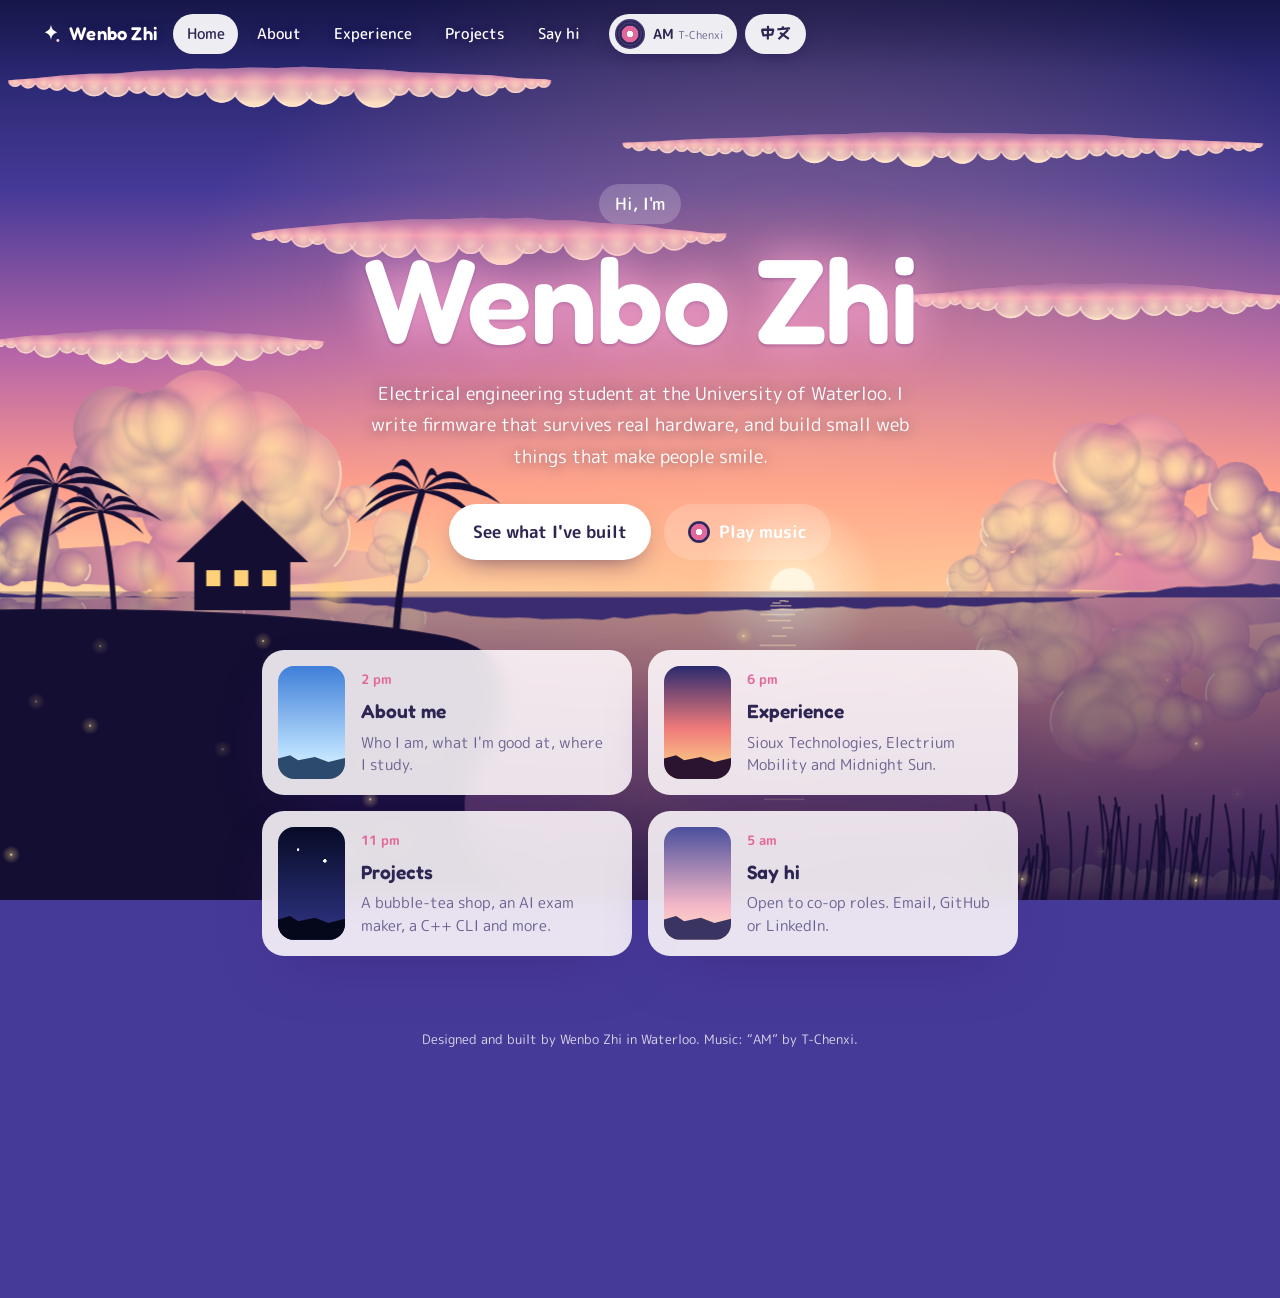
==== commit b1378147: "Update index.html" ====
--- a/index.html
+++ b/index.html
@@ -13,12 +13,9 @@
 <link href="https://fonts.googleapis.com/css2?family=Fredoka:wght@500;600&family=M+PLUS+Rounded+1c:wght@400;500;700&family=ZCOOL+KuaiLe&display=swap" rel="stylesheet">
 <link rel="stylesheet" href="assets/style.css">
 </head>
-<body data-sky="dusk" data-music="assets/music/am.mp3">
+<body data-sky="dusk">
 
-<div class="sky" id="sky" aria-hidden="true"></div>
-<canvas id="stars" aria-hidden="true"></canvas>
-<div class="clouds" id="clouds" aria-hidden="true"></div>
-<div class="scene" id="scene" aria-hidden="true"></div>
+<div class="bg" id="bg" aria-hidden="true"></div>
 
 <header class="top">
   <a class="brand" href="index.html"><svg viewBox="0 0 24 24" aria-hidden="true"><path fill="#fff" d="M12 1.5c.6 4.6 2.4 6.9 7 8.5-4.6 1.6-6.4 3.9-7 8.5-.6-4.6-2.4-6.9-7-8.5 4.6-1.6 6.4-3.9 7-8.5z"/><circle cx="19.5" cy="19" r="1.6" fill="#ffd3e6"/></svg>Wenbo Zhi</a>
@@ -37,7 +34,7 @@
     <button class="pill lang-btn" id="langBtn" type="button">中文</button>
   </div>
   <div class="music-hint" id="musicHint" role="status">
-    <span class="en">Music file not found. Put the song at <b>assets/music/am.mp3</b>.</span><span class="zh">没有找到音乐文件。请把歌曲放到 <b>assets/music/am.mp3</b>。</span>
+    <span class="en">Music file not found. Put the song at <b>assets/music/am.m4a</b>.</span><span class="zh">没有找到音乐文件。请把歌曲放到 <b>assets/music/am.m4a</b>。</span>
   </div>
 </header>
 
@@ -86,6 +83,7 @@
   <span class="en">Designed and built by Wenbo Zhi in Waterloo. Music: “AM” by T-Chenxi.</span><span class="zh">由 Wenbo Zhi 在滑铁卢设计制作。背景音乐：T-Chenxi《AM》。</span>
 </footer>
 
+<script src="assets/scenes.js"></script>
 <script src="assets/site.js"></script>
 </body>
 </html>
--- a/assets/style.css
+++ b/assets/style.css
@@ -51,58 +51,15 @@
 html[data-lang="en"] .zh{display:none !important;}
 html[data-lang="zh"] .en{display:none !important;}
 
-/* ---------- the sky ---------- */
-.sky{position:fixed; inset:0; z-index:0; pointer-events:none;}
-.sky-layer{
-  position:absolute; inset:0; opacity:0; transition:opacity 1.6s ease;
-}
-.sky-layer.on{opacity:1;}
-/* water band sits under the shoreline: 9.5vh */
-.sky-layer[data-sky="dusk"]{
-  background:
-    linear-gradient(to bottom,#ffcfa6 0%,#e98ab0 35%,#5a3c8e 100%) bottom/100% 9.5vh no-repeat,
-    linear-gradient(to bottom,#1d1747 0%,#3d2a7a 28%,#9a4f9e 52%,#f08aa8 70%,#ffc9a0 86%,#ffe9b8 100%);
-}
-.sky-layer[data-sky="day"]{
-  background:
-    linear-gradient(to bottom,#e8f4ff 0%,#8cc4f2 40%,#3c78c4 100%) bottom/100% 9.5vh no-repeat,
-    linear-gradient(to bottom,#3f7fd9 0%,#74b3f2 42%,#bfe3ff 78%,#fff3e0 100%);
-}
-.sky-layer[data-sky="sunset"]{
-  background:
-    linear-gradient(to bottom,#ffd27a 0%,#f2846a 40%,#5a2c6a 100%) bottom/100% 9.5vh no-repeat,
-    linear-gradient(to bottom,#2a2a6e 0%,#7a4aa0 28%,#ef7a7a 54%,#ffad5c 76%,#ffe08a 100%);
-}
-.sky-layer[data-sky="night"]{
-  background:
-    linear-gradient(to bottom,#4b3f8f 0%,#1d2160 45%,#070b26 100%) bottom/100% 9.5vh no-repeat,
-    linear-gradient(to bottom,#070b26 0%,#121a4a 45%,#2a2f78 80%,#4b3f8f 100%);
-}
-.sky-layer[data-sky="dawn"]{
-  background:
-    linear-gradient(to bottom,#ffe1c2 0%,#e5a9c4 40%,#6c6aa8 100%) bottom/100% 9.5vh no-repeat,
-    linear-gradient(to bottom,#4a4f9c 0%,#a58ccf 38%,#f5b8c8 68%,#ffe1c2 100%);
-}
-
-#stars{position:fixed; inset:0; width:100%; height:100%; z-index:1; pointer-events:none;}
-
-.clouds{position:fixed; inset:0; z-index:2; pointer-events:none; overflow:hidden;
-  opacity:var(--cloud-opacity); transition:opacity 1.6s ease;}
-.cloud{position:absolute; animation:drift linear infinite; filter:blur(.7px);}
-.cloud .c-shine{fill:none; stroke:#fff; stroke-width:5; stroke-linecap:round; opacity:.55;}
-@media (max-width:620px){ .cloud{opacity:.75;} }
-.cloud .c-top{fill:var(--cloud); transition:fill 1.6s ease;}
-.cloud .c-under{fill:var(--cloud-glow); transition:fill 1.6s ease;}
-@keyframes drift{from{transform:translateX(-10vw);} to{transform:translateX(10vw);}}
-
-.scene{position:fixed; left:0; right:0; bottom:0; height:34vh; z-index:3; pointer-events:none;}
-.scene svg{width:100%; height:100%; display:block;}
-.scene .land{fill:var(--land); transition:fill 1.6s ease;}
-.scene .reflect{fill:var(--land); opacity:.32; transition:fill 1.6s ease;}
-.scene .lit{fill:#ffd27a;}
-.scene .shimmer{stroke:#fff; stroke-linecap:round; opacity:.35; animation:shimmer 5s ease-in-out infinite;}
-@keyframes shimmer{0%,100%{opacity:.12;} 50%{opacity:.5;}}
-.scene .lamp-glow{fill:url(#lampGlow);}
+/* ---------- painted background (drawn by assets/scenes.js) ---------- */
+.bg{position:fixed; inset:0; z-index:0; pointer-events:none;}
+.bg canvas{position:absolute; inset:0; width:100%; height:100%; opacity:0; transition:opacity 1.4s ease;}
+.bg canvas.on{opacity:1;}
+body[data-sky="dusk"]{background:#463a98;}
+body[data-sky="day"]{background:#4f98e6;}
+body[data-sky="sunset"]{background:#5a4a9c;}
+body[data-sky="night"]{background:#0c1342;}
+body[data-sky="dawn"]{background:#c3b2e6;}
 
 /* ---------- header ---------- */
 .top{
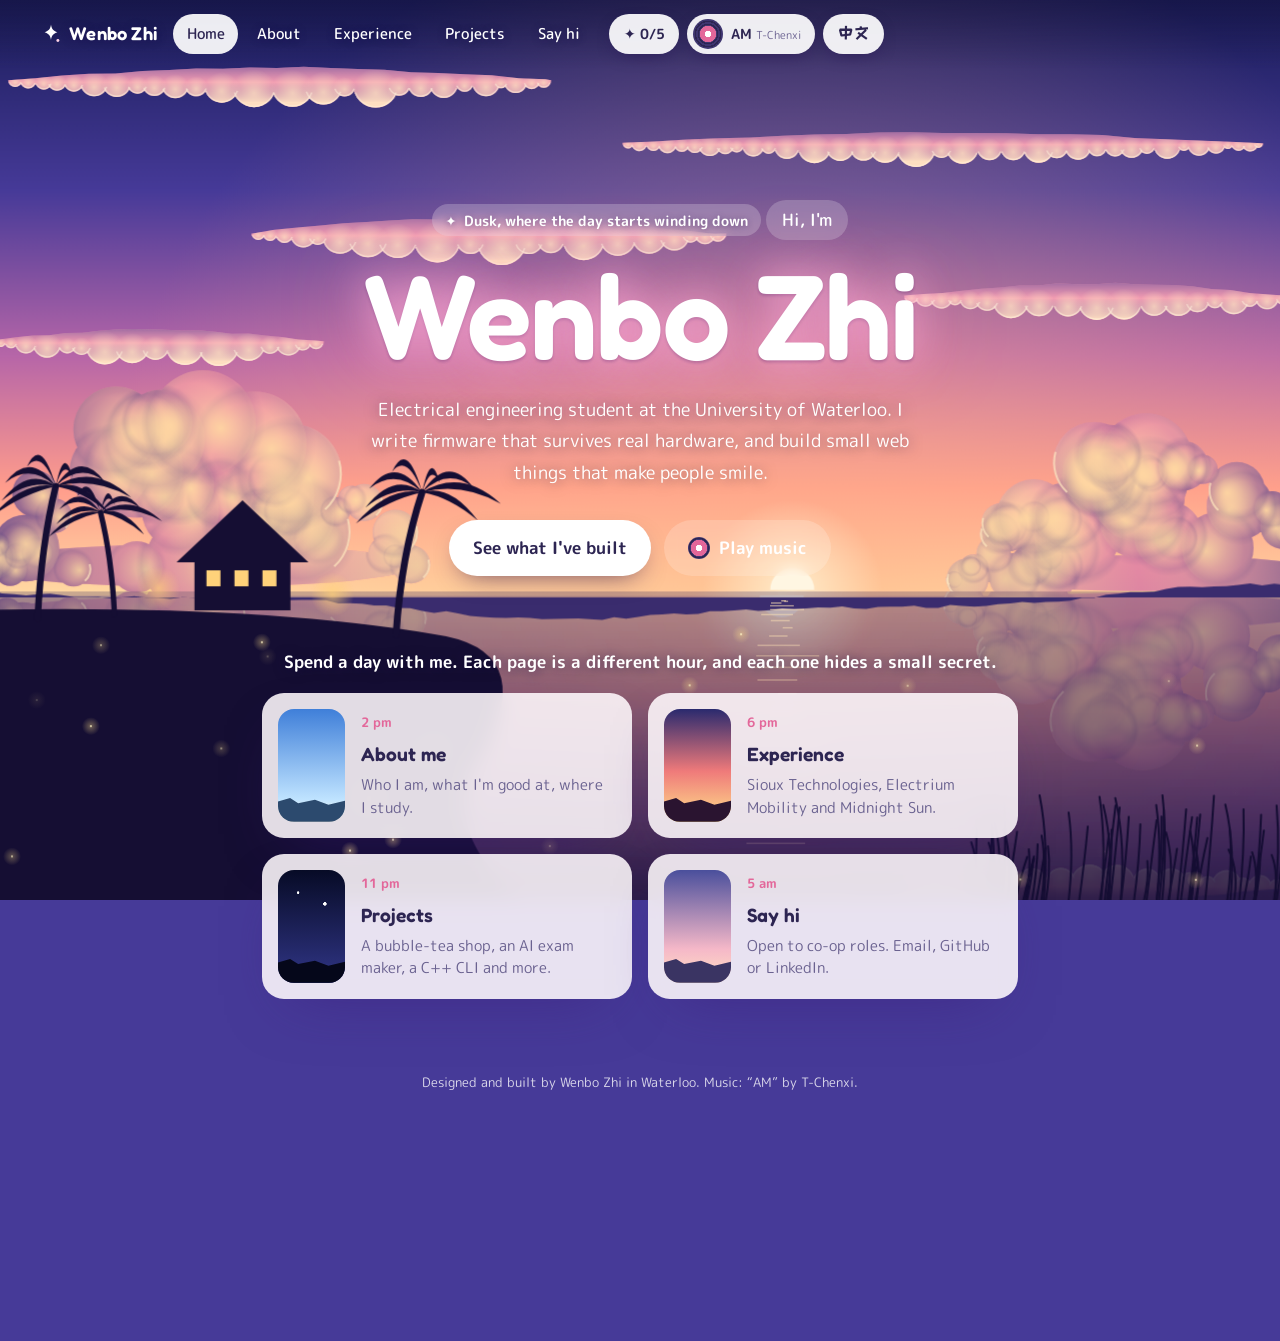
==== commit 94a0830f: "Update index.html" ====
--- a/index.html
+++ b/index.html
@@ -6,6 +6,16 @@
 <title data-en="Wenbo Zhi" data-zh="Wenbo Zhi">Wenbo Zhi</title>
 <meta name="description" content="Wenbo Zhi, Electrical Engineering at the University of Waterloo. Embedded systems, firmware, real-time software and web projects.">
 <meta name="theme-color" content="#3d2a7a">
+<meta property="og:type" content="website">
+<meta property="og:site_name" content="Wenbo Zhi">
+<meta property="og:title" content="Wenbo Zhi">
+<meta property="og:description" content="Wenbo Zhi, Electrical Engineering at the University of Waterloo. Embedded systems, firmware, real-time software and web projects.">
+<meta property="og:url" content="https://mitchee30.github.io/personal-web/">
+<meta property="og:image" content="https://mitchee30.github.io/personal-web/assets/img/og.jpg">
+<meta property="og:image:width" content="1200">
+<meta property="og:image:height" content="630">
+<meta name="twitter:card" content="summary_large_image">
+<meta name="twitter:image" content="https://mitchee30.github.io/personal-web/assets/img/og.jpg">
 <link rel="icon" href="data:image/svg+xml,%3Csvg xmlns='http://www.w3.org/2000/svg' viewBox='0 0 24 24'%3E%3Cpath fill='%23ff9fc0' d='M12 1.5c.6 4.6 2.4 6.9 7 8.5-4.6 1.6-6.4 3.9-7 8.5-.6-4.6-2.4-6.9-7-8.5 4.6-1.6 6.4-3.9 7-8.5z'/%3E%3C/svg%3E">
 <script>try{var l=new URLSearchParams(location.search).get("lang")||localStorage.getItem("lang")||((navigator.language||"").toLowerCase().indexOf("zh")===0?"zh":"en");document.documentElement.dataset.lang=l==="zh"?"zh":"en";}catch(e){}</script>
 <link rel="preconnect" href="https://fonts.googleapis.com">
@@ -41,15 +51,18 @@
 <main id="main">
 
   <section class="home-hero">
-    <p class="home-hello"><span class="en">Hi, I&#39;m</span><span class="zh">你好，我是</span></p>
+    <p class="chapter">✦ <span class="en">Dusk, where the day starts winding down</span><span class="zh">黄昏，一天慢下来的时候</span></p>
+    <p class="home-hello" style="margin-top:1rem"><span class="en">Hi, I&#39;m</span><span class="zh">你好，我是</span></p>
     <h1 class="home-name">Wenbo Zhi</h1>
     <p class="home-intro"><span class="en">Electrical engineering student at the University of Waterloo. I write firmware that survives real hardware, and build small web things that make people smile.</span><span class="zh">滑铁卢大学电子工程学生。写能扛住真实硬件的固件，也做一些让人会心一笑的小网站。</span></p>
     <div class="home-actions">
       <a class="btn" href="projects.html"><span class="en">See what I&#39;ve built</span><span class="zh">看看我的作品</span></a>
       <button class="btn ghost" type="button" data-music-toggle aria-pressed="false"><span class="disc" aria-hidden="true"></span><span class="en">Play music</span><span class="zh">播放音乐</span></button>
     </div>
+    <p class="desk" id="desk" hidden></p>
   </section>
 
+  <p class="tickets-intro"><span class="en">Spend a day with me. Each page is a different hour, and each one hides a small secret.</span><span class="zh">陪我过一天吧。每个页面是一天里的不同时刻，每一页都藏着一个小秘密。</span></p>
   <nav class="tickets" aria-label="Pages">
     <a class="ticket" href="about.html">
       <span class="swatch sw-day" aria-hidden="true"></span>
@@ -85,5 +98,6 @@
 
 <script src="assets/scenes.js"></script>
 <script src="assets/site.js"></script>
+<script src="assets/extras.js"></script>
 </body>
 </html>
--- a/assets/style.css
+++ b/assets/style.css
@@ -320,3 +320,97 @@
   html{scroll-behavior:auto;}
   *,*::before,*::after{animation:none !important; transition-duration:.01ms !important;}
 }
+
+/* ---------- story: which moment of the day each page is ---------- */
+.chapter{
+  display:inline-flex; align-items:center; gap:.45rem; margin-bottom:.6rem;
+  padding:.28rem .8rem; border-radius:999px; font-size:.85rem; font-weight:700;
+  background:rgba(255,255,255,.22); color:#fff; backdrop-filter:blur(6px); -webkit-backdrop-filter:blur(6px);
+  text-shadow:0 1px 6px rgba(30,10,70,.4);
+}
+.home-hero .chapter{margin-bottom:0;}
+.tickets-intro{margin-top:clamp(2.6rem,8vh,4.5rem); text-align:center; color:#fff; font-weight:600; text-shadow:0 1px 12px rgba(30,10,70,.6);}
+.tickets-intro + .tickets{margin-top:1rem;}
+
+/* ---------- live desk sensor ---------- */
+.desk{
+  display:inline-flex; align-items:center; gap:.5rem; margin-top:1.4rem;
+  padding:.45rem .95rem; border-radius:999px; font-size:.9rem;
+  background:rgba(255,255,255,.88); color:var(--ink); box-shadow:0 8px 22px -12px rgba(30,10,70,.7);
+}
+.desk .dot{width:9px; height:9px; border-radius:50%; background:#b9b2d6; flex:none;}
+.desk .dot.live{background:#3fd08a; box-shadow:0 0 0 4px rgba(63,208,138,.22); animation:pulse 2s ease-in-out infinite;}
+@keyframes pulse{50%{box-shadow:0 0 0 7px rgba(63,208,138,0);}}
+
+/* ---------- now ---------- */
+.now{display:grid; grid-template-columns:auto 1fr; gap:.55rem 1.1rem; margin-top:1rem;}
+.now dt{font-weight:700; color:var(--violet); white-space:nowrap;}
+.now dd{color:var(--ink);}
+@media (max-width:520px){ .now{grid-template-columns:1fr; gap:.15rem;} .now dd{margin-bottom:.6rem;} }
+.updated{margin-top:1rem; font-size:.85rem; color:var(--ink-soft);}
+.me{float:right; width:132px; height:132px; margin:0 0 1rem 1.4rem; border-radius:50%; object-fit:cover;
+  border:4px solid #fff; box-shadow:0 10px 26px -12px rgba(40,20,90,.7);}
+@media (max-width:520px){ .me{float:none; display:block; margin:0 auto 1rem;} }
+
+/* ---------- project media: live demos, terminal, screenshots ---------- */
+.media{margin-top:1.2rem;}
+.demo{border-radius:18px; overflow:hidden; background:linear-gradient(135deg,#ffe3ef,#e5ddff); position:relative;}
+.demo-stage{aspect-ratio:16/10; display:grid; place-items:center;}
+.demo.playing .demo-stage{aspect-ratio:auto; height:min(70vh,560px); display:block;}
+.demo iframe{width:100%; height:100%; border:0; display:block; background:#fff;}
+.demo-play{
+  appearance:none; border:0; cursor:pointer; font:inherit; font-weight:700; font-size:1rem;
+  display:inline-flex; align-items:center; gap:.6rem; padding:.85rem 1.4rem; border-radius:999px;
+  background:#fff; color:var(--ink); box-shadow:0 12px 30px -12px rgba(40,20,90,.7); transition:transform .2s;
+}
+.demo-play:hover{transform:scale(1.04);}
+.demo-play .tri{width:0; height:0; border-left:11px solid var(--rose); border-top:7px solid transparent; border-bottom:7px solid transparent;}
+.demo-note{position:absolute; left:0; right:0; bottom:.8rem; text-align:center; font-size:.82rem; color:var(--ink-soft);}
+.demo.playing .demo-note{display:none;}
+.demo-open{display:inline-flex; align-items:center; gap:.35rem; margin-top:.6rem; font-size:.9rem; font-weight:700; color:var(--violet); text-decoration:none;}
+.demo-open:hover{text-decoration:underline;}
+.demo-open svg{width:14px; height:14px;}
+
+.term{border-radius:16px; overflow:hidden; background:#16132b; box-shadow:inset 0 0 0 1px rgba(255,255,255,.06);}
+.term-bar{display:flex; align-items:center; gap:6px; padding:.6rem .8rem; background:#221d40;}
+.term-bar i{width:10px; height:10px; border-radius:50%; background:#ff6b8b;}
+.term-bar i:nth-child(2){background:#ffcf5c;} .term-bar i:nth-child(3){background:#59d68f;}
+.term-bar span{margin-left:.5rem; font-size:.78rem; color:#a9a3cf;}
+.term-body{height:260px; overflow:auto; padding:.8rem 1rem; margin:0;
+  font-family:"JetBrains Mono","SFMono-Regular",Menlo,Consolas,monospace; font-size:.76rem; line-height:1.6; color:#d9d5f3; white-space:pre-wrap;}
+.tl.cmd{color:#fff;} .tl.info{color:#7fd8ff;} .tl.warn{color:#ffd36e;} .tl.err,.tl.bad{color:#ff8fa6;} .tl.good,.tl.ok{color:#7ff0b0;}
+.term-foot{display:flex; justify-content:space-between; align-items:center; padding:.5rem .9rem; font-size:.78rem; color:#a9a3cf; background:#1b1736;}
+.term-replay{border:0; background:#3a3366; color:#fff; font:inherit; font-weight:700; font-size:.78rem; padding:.3rem .8rem; border-radius:999px; cursor:pointer;}
+
+.shot{margin:0;}
+.shot img{width:100%; height:auto; display:block; border-radius:16px; box-shadow:0 10px 30px -16px rgba(40,20,90,.7);}
+.shot figcaption{margin-top:.5rem; font-size:.82rem; color:var(--ink-soft);}
+
+/* why / hard part / learned */
+.notes{display:grid; grid-template-columns:repeat(3,minmax(0,1fr)); gap:.8rem; margin-top:1.1rem;}
+@media (max-width:720px){ .notes{grid-template-columns:1fr;} }
+.notes div{padding:.8rem .95rem; border-radius:14px; background:#f7f2ff;}
+.notes dt{font-size:.8rem; font-weight:700; color:var(--rose); margin-bottom:.2rem;}
+.notes dd{font-size:.9rem; line-height:1.55; color:var(--ink);}
+
+/* résumé button */
+.resume{display:inline-flex; align-items:center; gap:.55rem; margin-top:1.1rem;}
+.resume svg{width:18px; height:18px;}
+
+/* ---------- opening moment ---------- */
+body.intro-on main, body.intro-on .top, body.intro-on .foot{opacity:0;}
+main, .top, .foot{transition:opacity .8s ease;}
+.intro{position:fixed; inset:0; z-index:80; display:grid; place-content:center; text-align:center; pointer-events:none;
+  transition:opacity .8s ease, transform .9s ease;}
+.intro.out{opacity:0; transform:translateY(-14px);}
+.intro-name{font-family:var(--display-en); font-weight:600; font-size:clamp(3rem,10vw,6rem); color:#fff;
+  text-shadow:0 0 40px rgba(255,170,215,.85), 0 2px 3px rgba(40,10,80,.35); animation:introIn 1s ease-out both;}
+.intro-sub{margin-top:.4rem; color:#fff; opacity:.85; font-weight:600; animation:introIn 1s .25s ease-out both;}
+@keyframes introIn{from{opacity:0; transform:translateY(16px); letter-spacing:.06em;} to{opacity:1; transform:none;}}
+
+/* ---------- 404 ---------- */
+.lost{min-height:60vh; display:flex; flex-direction:column; justify-content:center; align-items:flex-start;}
+.lost .page-title{font-size:clamp(3rem,10vw,6rem);}
+
+/* anything marked hidden stays hidden, whatever its display rule */
+[hidden]{display:none !important;}
